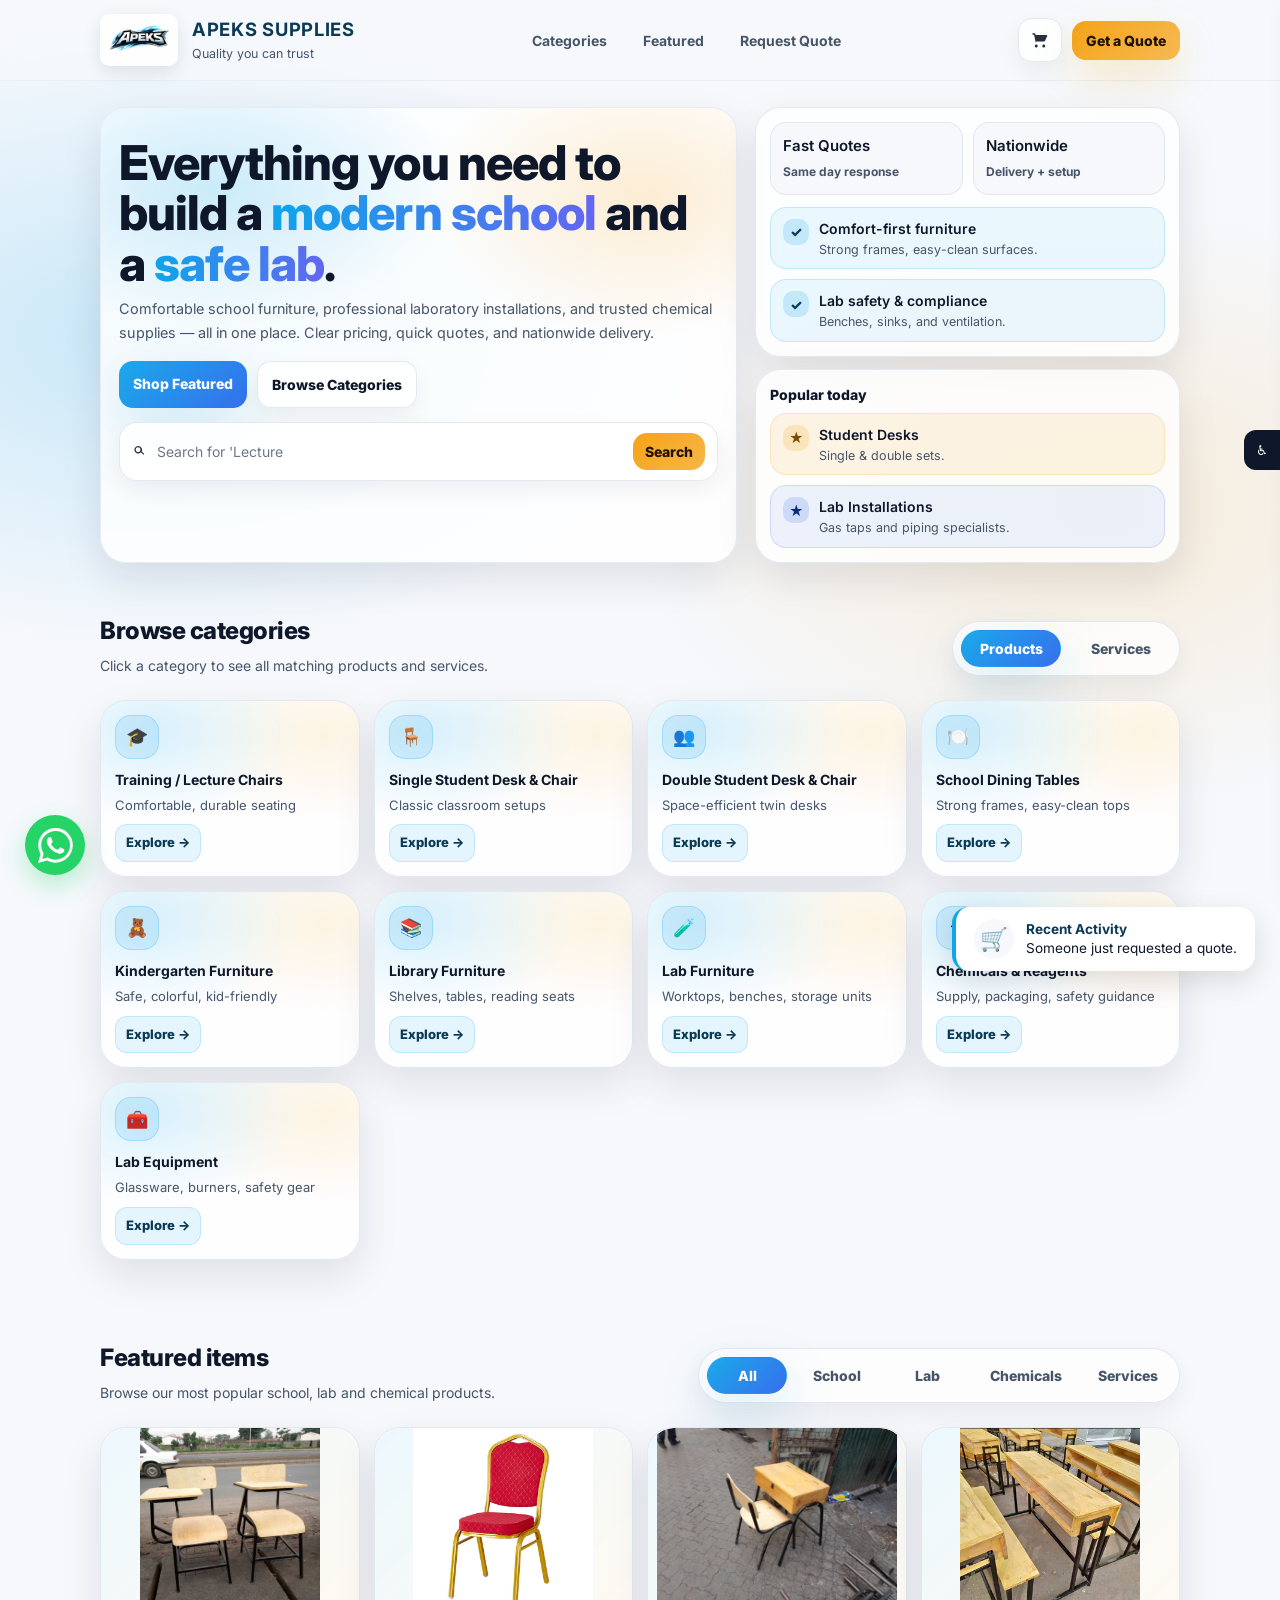
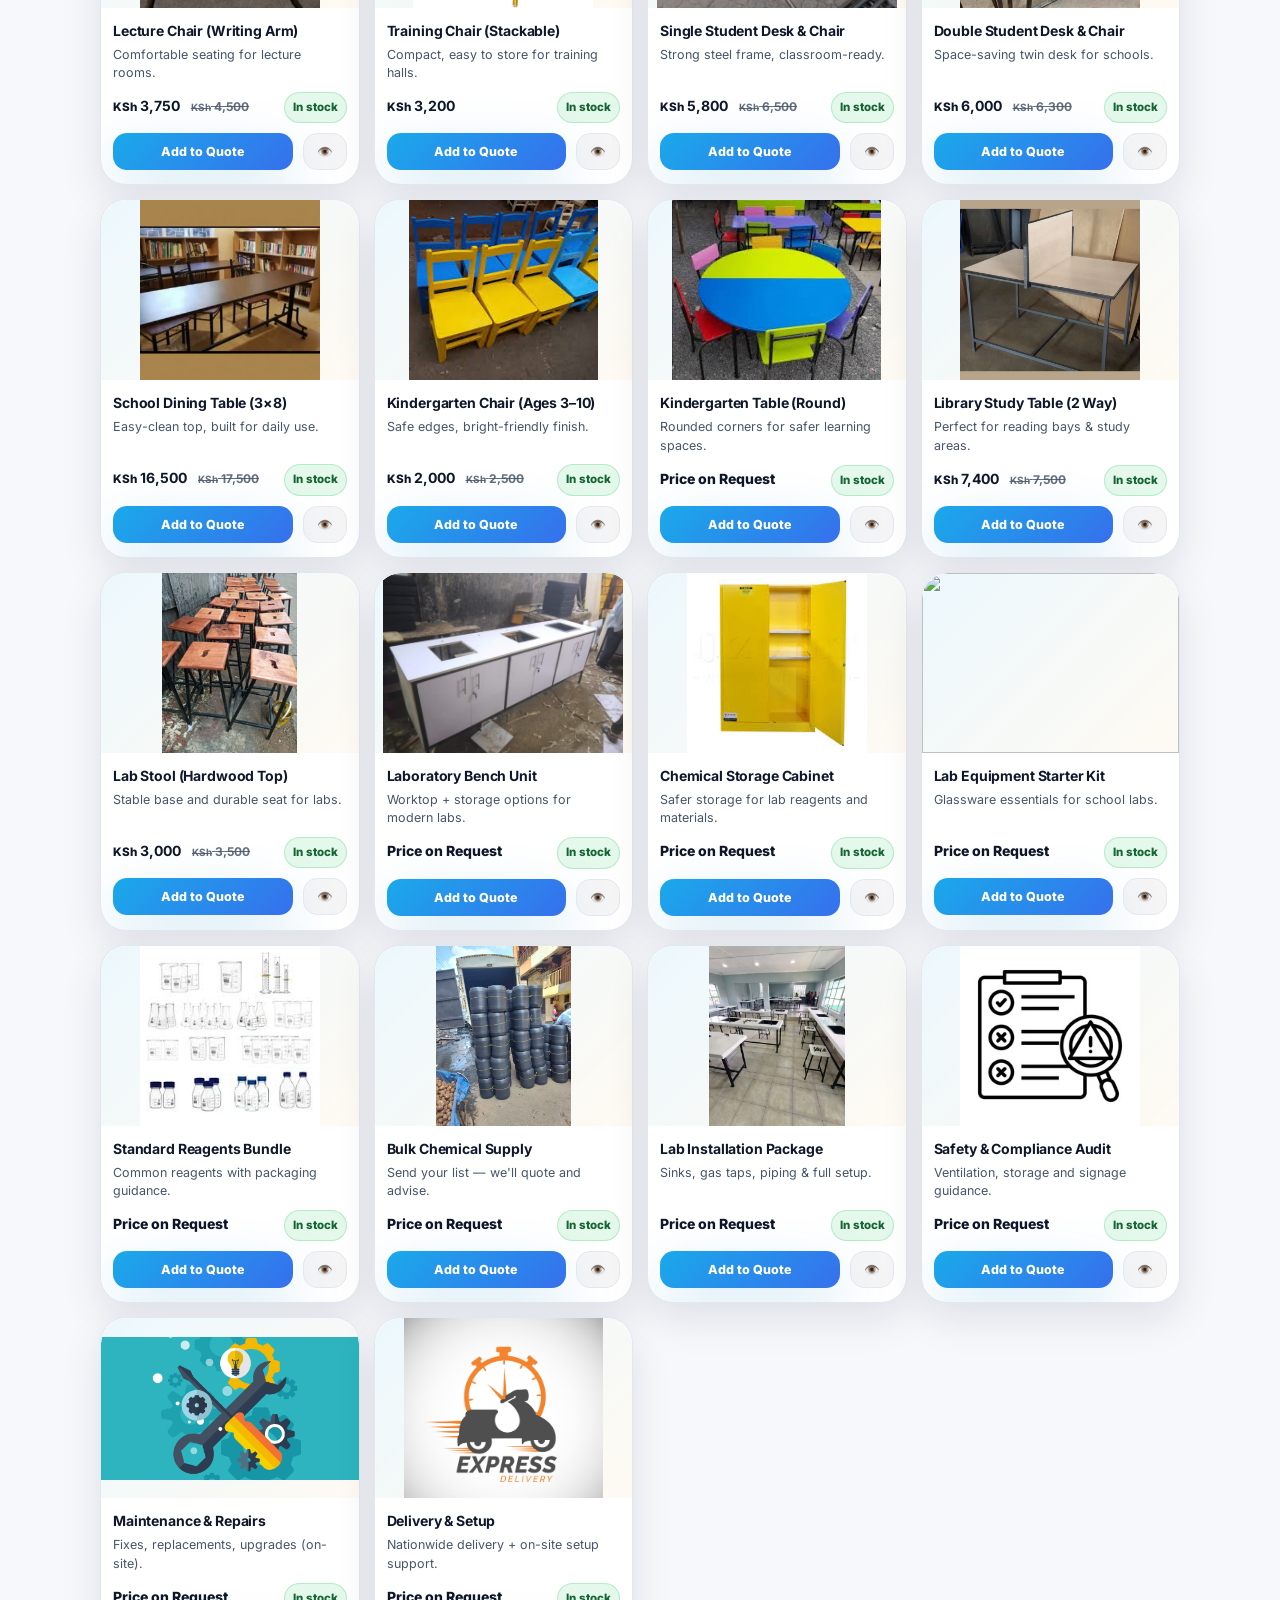
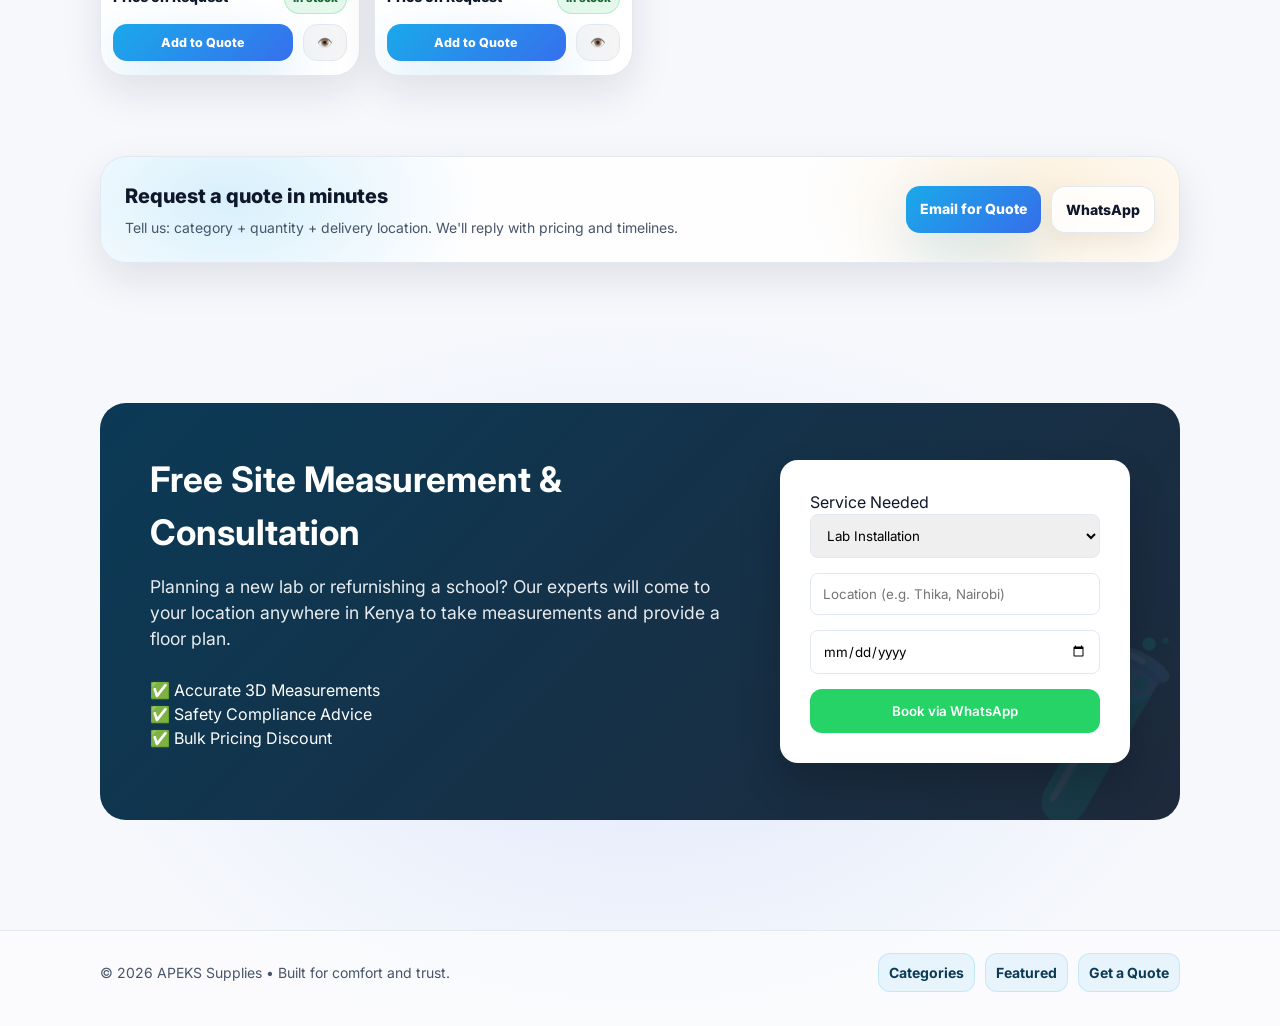
==== index.html @ ce9dad8d "initial commit" ====
<!doctype html>
<html lang="en">
<head>
  <meta charset="UTF-8" />
  <meta name="viewport" content="width=device-width, initial-scale=1.0"/>
  <meta name="description" content="School furniture, lab installations, and chemical supplies in Kenya." />
  <title>APEKS Supplies — School, Lab & Chemicals</title>
  <link rel="stylesheet" href="style.css">
  <link rel="preconnect" href="https://fonts.googleapis.com">
  <link rel="preconnect" href="https://fonts.gstatic.com" crossorigin>
  <link href="https://fonts.googleapis.com/css2?family=Inter:wght@300;400;500;600;700&display=swap" rel="stylesheet">
</head>
<body>
  <div id="scrollProgress"></div>

  <button id="accessibilityToggle" aria-label="Accessibility Options">♿</button>

 <div id="accessibilityMenu">
  <h3 style="color: #0f172a;">Accessibility Suite</h3>
  <button onclick="toggleContrast()" style="background:#1e293b; color:white;">🌓 High Contrast</button>
  <button onclick="changeTextSize(1)" style="background:#1e293b; color:white;">➕ Increase Text</button>
  <button onclick="changeTextSize(-1)" style="background:#1e293b; color:white;">➖ Decrease Text</button>
  <button onclick="toggleDyslexicFont()" style="background:#1e293b; color:white;">📖 Dyslexic Font</button>
  <button onclick="resetAccessibility()" style="background:#1e293b; color:white;">🔄 Reset</button>
</div>

  <header>
    <div class="container">
      <div class="nav">
        <a class="brand" href="index.html">
          <img src="images/products/logo.jpeg" alt="APEKS Supplies Logo" class="logo-img">
          <div class="brand-text">
            <strong>APEKS SUPPLIES</strong>
            <small>Quality you can trust</small>
          </div>
        </a>

        <button class="hamburger" id="hamburger" aria-label="Toggle menu" aria-expanded="false">
          <span></span><span></span><span></span>
        </button>

        <nav class="navlinks" id="mainNav" aria-label="Main">
          <a href="#categories">Categories</a>
          <a href="#featured">Featured</a>
          <a href="#quote">Request Quote</a>
        </nav>

        <div class="actions">
          <button class="icon-btn cart-btn" title="View Cart" aria-label="View shopping cart">
            <svg class="icon" viewBox="0 0 24 24">
              <path d="M7 18c-1.1 0-1.99.9-1.99 2S5.9 22 7 22s2-.9 2-2-.9-2-2-2zm10 0c-1.1 0-1.99.9-1.99 2S15.9 22 17 22s2-.9 2-2-.9-2-2-2zM7.2 14h9.9c.8 0 1.5-.5 1.8-1.2l2.7-6.2a1 1 0 00-.9-1.4H6.2L5.8 3.8A1 1 0 004.8 3H2v2h2.1l2.2 10.2A2 2 0 007.2 14z"/>
            </svg>
            <span class="cart-count" id="cartCount">0</span>
          </button>
          <button class="cta" data-action="whatsapp-quote">Get a Quote</button>
        </div>
      </div>
    </div>
  </header>

  <main>
    <section class="hero">
      <div class="container">
        <div class="hero-grid">
          <div class="hero-card reveal fade-left">
            <div class="hero-inner">
              <h1 class="reveal delay-2">
                Everything you need to build a <span class="grad">modern school</span> and a <span class="grad">safe lab</span>.
              </h1>
              <p class="sub reveal delay-3">
                Comfortable school furniture, professional laboratory installations, and trusted chemical supplies — all in one place. 
                Clear pricing, quick quotes, and nationwide delivery.
              </p>

                            <div class="hero-actions reveal delay-4">
                <a href="#featured" class="btn primary">Shop Featured</a>
                <a href="#categories" class="btn soft">Browse Categories</a>
              </div>

              <div class="search reveal delay-5" role="search" aria-label="Search products">
                <svg class="icon" viewBox="0 0 24 24" aria-hidden="true">
                  <path d="M10 4a6 6 0 104.47 10.03l4.25 4.25 1.41-1.41-4.25-4.25A6 6 0 0010 4zm0 2a4 4 0 110 8 4 4 0 010-8z"></path>
                </svg>
                <input id="searchInput" placeholder="Search (desk, lecture chair, lab bench...)" aria-label="Search products" />
                <button class="go" id="searchBtn">Search</button>
              </div>
            </div>
          </div>

          <div class="side">
            <div class="panel reveal fade-right delay-2">
              <div class="kpis">
                <div class="kpi">
                  <strong>Fast Quotes</strong>
                  <small>Same day response</small>
                </div>
                <div class="kpi">
                  <strong>Nationwide</strong>
                  <small>Delivery + setup</small>
                </div>
              </div>

              <div class="checklist">
                <div class="check">
                  <div class="c">✓</div>
                  <div>
                    <strong>Comfort-first furniture</strong>
                    <span>Strong frames, easy-clean surfaces.</span>
                  </div>
                </div>
                <div class="check">
                  <div class="c">✓</div>
                  <div>
                    <strong>Lab safety & compliance</strong>
                    <span>Benches, sinks, and ventilation.</span>
                  </div>
                </div>
              </div>
            </div>

            <div class="panel reveal fade-right delay-4">
              <div class="panel-title">Popular today</div>
              <div class="popular-list">
                <div class="check popular-item">
                  <div class="c">★</div>
                  <div>
                    <strong>Student Desks</strong>
                    <span>Single & double sets.</span>
                  </div>
                </div>
                <div class="check popular-item lab-highlight">
                  <div class="c">★</div>
                  <div>
                    <strong>Lab Installations</strong>
                    <span>Gas taps and piping specialists.</span>
                  </div>
                </div>
              </div>
            </div>
          </div>
        </div>
      </div>
    </section>

    <section id="categories" class="section">
      <div class="container">
        <div class="section-header">
          <div>
            <h2>Browse categories</h2>
            <p>Click a category to see all matching products and services.</p>
          </div>

          <div class="tabs" role="tablist" aria-label="Category tabs">
            <button class="tab active" data-cat-tab="products" role="tab" aria-selected="true">Products</button>
            <button class="tab" data-cat-tab="services" role="tab" aria-selected="false">Services</button>
          </div>
        </div>

        <div class="cgrid" id="categoryGrid"></div>
      </div>
    </section>

    <section id="featured" class="section">
      <div class="container">
        <div class="section-header">
          <div>
            <h2>Featured items</h2>
            <p>Browse our most popular school, lab and chemical products.</p>
          </div>

          <div class="filters" role="tablist" aria-label="Product filters">
            <button class="chip active" data-filter="all" role="tab" aria-selected="true">All</button>
            <button class="chip" data-filter="school" role="tab" aria-selected="false">School</button>
            <button class="chip" data-filter="lab" role="tab" aria-selected="false">Lab</button>
            <button class="chip" data-filter="chem" role="tab" aria-selected="false">Chemicals</button>
            <button class="chip" data-filter="services" role="tab" aria-selected="false">Services</button>
          </div>
        </div>

        <div class="pgrid" id="pgrid"></div>
      </div>
    </section>

    <section id="quote" class="section">
      <div class="container">
        <div class="band">
          <div>
            <h3>Request a quote in minutes</h3>
            <p>Tell us: category + quantity + delivery location. We'll reply with pricing and timelines.</p>
          </div>
          <div class="band-actions">
            <a class="btn primary" href="mailto:info@apekssupplies.co.ke?subject=APEKS%20Quote%20Request" 
               aria-label="Email for quote">
              Email for Quote
            </a>
            <a class="btn soft" href="https://wa.me/254757721045?text=Hello%20APEKS%2C%20I%20need%20a%20quote%20for..." 
               target="_blank" rel="noopener noreferrer" aria-label="Chat on WhatsApp">
              WhatsApp
            </a>
          </div>
        </div>
      </div>
    </section>

    <section class="section reveal">
      <div class="container">
        <div class="booking-card">
          <div class="booking-content">
            <h2>Free Site Measurement & Consultation</h2>
            <p>Planning a new lab or refurnishing a school? Our experts will come to your location anywhere in Kenya to take measurements and provide a floor plan.</p>
            <ul style="list-style: none; padding: 0; margin-bottom: 20px;">
              <li>✅ Accurate 3D Measurements</li>
              <li>✅ Safety Compliance Advice</li>
              <li>✅ Bulk Pricing Discount</li>
            </ul>
          </div>
          
          <form class="booking-form" id="siteVisitForm">
            <label>Service Needed</label>
            <select id="visitType" required>
              <option value="Lab Installation">Lab Installation</option>
              <option value="School Furniture Setup">School Furniture Setup</option>
              <option value="Chemical Supply Audit">Chemical Supply Audit</option>
            </select>
            <input type="text" id="visitLocation" placeholder="Location (e.g. Thika, Nairobi)" required>
            <input type="date" id="visitDate" required>
            <button type="submit" class="btn-whatsapp" style="border:none;">Book via WhatsApp</button>
          </form>
        </div>
      </div>
    </section>
  </main>

  <a href="https://wa.me/254757721045" class="floating-wa" target="_blank" title="Chat with us">
    <svg width="35" height="35" fill="currentColor" viewBox="0 0 24 24">
      <path d="M17.472 14.382c-.297-.149-1.758-.867-2.03-.967-.273-.099-.471-.148-.67.15-.197.297-.767.966-.94 1.164-.173.199-.347.223-.644.075-.297-.15-1.255-.463-2.39-1.475-.883-.788-1.48-1.761-1.653-2.059-.173-.297-.018-.458.13-.606.134-.133.298-.347.446-.52.149-.174.198-.298.298-.497.099-.198.05-.371-.025-.52-.075-.149-.669-1.612-.916-2.207-.242-.579-.487-.5-.669-.51-.173-.008-.371-.01-.57-.01-.198 0-.52.074-.792.372-.272.297-1.04 1.016-1.04 2.479 0 1.462 1.065 2.875 1.213 3.074.149.198 2.096 3.2 5.077 4.487.709.306 1.262.489 1.694.625.712.227 1.36.195 1.871.118.571-.085 1.758-.719 2.006-1.413.248-.694.248-1.289.173-1.413-.074-.124-.272-.198-.57-.347m-5.421 7.403h-.004a9.87 9.87 0 01-5.031-1.378l-.361-.214-3.741.982.998-3.648-.235-.374a9.86 9.86 0 01-1.51-5.26c.001-5.45 4.436-9.884 9.888-9.884 2.64 0 5.122 1.03 6.988 2.898a9.825 9.825 0 012.893 6.994c-.003 5.45-4.437 9.884-9.885 9.884m8.413-18.297A11.815 11.815 0 0012.05 0C5.495 0 .16 5.335.157 11.892c0 2.096.547 4.142 1.588 5.945L0 24l6.335-1.662c1.72.937 3.659 1.432 5.628 1.433h.005c6.554 0 11.89-5.335 11.893-11.893a11.821 11.821 0 00-3.48-8.413z"/>
    </svg>
  </a>

  <footer>
    <div class="container">
      <div class="foot">
        <div>© <span id="year"></span> APEKS Supplies • Built for comfort and trust.</div>
        <div class="foot-links">
          <a href="#categories">Categories</a>
          <a href="#featured">Featured</a>
          <a href="#quote">Get a Quote</a>
        </div>
      </div>
    </div>
  </footer>

  <div class="quickview-overlay" id="quickviewOverlay">
    <div class="quickview-content">
      <div class="quickview-close" id="quickviewClose">×</div>
      <img id="quickviewImage" src="" alt="">
    </div>
  </div>

  <script src="script.js"></script>
</body>
</html>
---- style.css ----
:root {
  /* Bright, comfortable theme */
  --bg: #f6f8fc;
  --surface: rgba(255, 255, 255, 0.82);
  --card: #ffffff;
  --text: #0f172a;
  --muted: #475569;
  --line: #e2e8f0;
  --border-radius: 18px;
  --border-radius-lg: 26px;
  --shadow: 0 16px 40px rgba(15, 23, 42, 0.1);
  --shadow-hover: 0 20px 55px rgba(2, 132, 199, 0.18);
  
  /* CRITICAL IMAGE FALLBACK */
  --image-fallback: linear-gradient(135deg, rgba(14,165,233,0.08) 0%, rgba(245,158,11,0.05) 100%), var(--surface);
  
  /* Colors */
  --primary: #0ea5e9;
  --primary-dark: #0b3a56;
  --secondary: #2563eb;
  --accent: #f59e0b;
  --success: #16a34a;
  --success-light: #166534;
  
  /* Typography */
  --font-sans: 'Inter', ui-sans-serif, system-ui, -apple-system, Segoe UI, Roboto, Helvetica, Arial, sans-serif;
  --font-mono: ui-monospace, SFMono-Regular, Menlo, Monaco, Consolas, "Liberation Mono", "Courier New", monospace;
  
  /* Layout */
  --max-width: 1120px;
  --container-padding: 20px;
}

* {
  box-sizing: border-box;
  margin: 0;
  padding: 0;
}

html {
  scroll-behavior: smooth;
  font-size: 16px;
}

body {
  font-family: var(--font-sans);
  color: var(--text);
  background:
    radial-gradient(900px 520px at 12% 8%, rgba(14, 165, 233, 0.2), transparent 60%),
    radial-gradient(820px 520px at 86% 12%, rgba(245, 158, 11, 0.14), transparent 58%),
    radial-gradient(900px 600px at 50% 92%, rgba(37, 99, 235, 0.1), transparent 62%),
    var(--bg);
  line-height: 1.5;
  overflow-x: hidden;
}

a {
  color: inherit;
  text-decoration: none;
}

button, input {
  font-family: inherit;
  cursor: pointer;
}

.container {
  width: min(var(--max-width), calc(100% - var(--container-padding) * 2));
  margin: 0 auto;
  padding: 0 var(--container-padding);
}

/* ──────────────────────────────────────────────
   Top mini strip
──────────────────────────────────────────────── */
.mini {
  background: rgba(255, 255, 255, 0.7);
  border-bottom: 1px solid var(--line);
  font-size: 0.875rem;
}

.mini .row {
  display: flex;
  justify-content: space-between;
  align-items: center;
  gap: 12px;
  padding: 10px 0;
  color: var(--muted);
  flex-wrap: wrap;
}

.mini .row strong {
  color: var(--text);
  font-weight: 600;
}

.mini .pill {
  display: inline-flex;
  align-items: center;
  gap: 8px;
  padding: 6px 10px;
  border-radius: 999px;
  background: rgba(22, 163, 74, 0.1);
  border: 1px solid rgba(22, 163, 74, 0.18);
  color: var(--success-light);
  font-weight: 700;
}

.dot {
  width: 9px;
  height: 9px;
  border-radius: 50%;
  background: var(--success);
  box-shadow: 0 0 0 6px rgba(22, 163, 74, 0.1);
}

/* ──────────────────────────────────────────────
   Header
──────────────────────────────────────────────── */
header {
  position: sticky;
  top: 0;
  z-index: 50;
  backdrop-filter: blur(10px);
  background: rgba(246, 248, 252, 0.62);
  border-bottom: 1px solid rgba(226, 232, 240, 0.65);
}

.nav {
  display: flex;
  align-items: center;
  justify-content: space-between;
  gap: 14px;
  padding: 14px 0;
}

.brand {
  display: flex;
  align-items: center;
  gap: 10px;
  text-decoration: none;
}

.mark {
  width: 42px;
  height: 42px;
  border-radius: 14px;
  background:
    radial-gradient(circle at 30% 25%, rgba(255, 255, 255, 0.8), transparent 52%),
    linear-gradient(135deg, rgba(14, 165, 233, 0.95), rgba(37, 99, 235, 0.88));
  box-shadow: 0 14px 35px rgba(2, 132, 199, 0.2);
  position: relative;
}

.mark::after {
  content: "";
  position: absolute;
  inset: 2px;
  border-radius: 12px;
  border: 1px solid rgba(255, 255, 255, 0.5);
}

.brand strong {
  display: block;
  letter-spacing: 0.6px;
  font-size: 0.875rem;
  font-weight: 700;
}

.brand small {
  display: block;
  margin-top: 2px;
  color: var(--muted);
  font-size: 0.75rem;
}

.navlinks {
  display: flex;
  gap: 16px;
  align-items: center;
  color: var(--muted);
  font-weight: 700;
  font-size: 0.875rem;
}

.navlinks a {
  padding: 8px 10px;
  border-radius: 12px;
  transition: all 0.2s ease;
}

.navlinks a:hover {
  background: rgba(14, 165, 233, 0.1);
  color: var(--primary-dark);
}

.actions {
  display: flex;
  gap: 10px;
  align-items: center;
}

.icon-btn {
  width: 44px;
  height: 44px;
  border-radius: 14px;
  border: 1px solid var(--line);
  background: rgba(255, 255, 255, 0.75);
  box-shadow: 0 10px 25px rgba(15, 23, 42, 0.06);
  transition: transform 0.18s ease;
  display: grid;
  place-items: center;
}

.icon-btn:hover {
  transform: translateY(-1px);
  background: rgba(255, 255, 255, 0.95);
}

.icon {
  width: 18px;
  height: 18px;
  fill: currentColor;
  color: #0f172a;
  opacity: 0.9;
}

.cta {
  border: none;
  background: linear-gradient(135deg, rgba(245, 158, 11, 0.95), rgba(245, 158, 11, 0.7));
  color: #1f1300;
  font-weight: 800;
  padding: 11px 14px;
  border-radius: 14px;
  box-shadow: 0 18px 40px rgba(245, 158, 11, 0.2);
  transition: transform 0.18s ease;
  white-space: nowrap;
  font-size: 0.875rem;
}

.cta:hover {
  transform: translateY(-1px);
  box-shadow: 0 20px 45px rgba(245, 158, 11, 0.25);
}

/* ──────────────────────────────────────────────
   Hero Section
──────────────────────────────────────────────── */
.hero {
  padding: 26px 0 10px;
}

.hero-grid {
  display: grid;
  grid-template-columns: 1.2fr 0.8fr;
  gap: 18px;
  align-items: stretch;
}

@media (max-width: 920px) {
  .hero-grid {
    grid-template-columns: 1fr;
  }
  .navlinks {
    display: none;
  }
}

.hero-card {
  background: var(--surface);
  border: 1px solid rgba(226, 232, 240, 0.8);
  border-radius: var(--border-radius-lg);
  box-shadow: var(--shadow);
  padding: 18px;
  position: relative;
  overflow: hidden;
}

.hero-card::before {
  content: "";
  position: absolute;
  inset: -2px;
  background:
    radial-gradient(420px 240px at 18% 18%, rgba(14, 165, 233, 0.2), transparent 58%),
    radial-gradient(360px 240px at 85% 20%, rgba(245, 158, 11, 0.18), transparent 60%);
  pointer-events: none;
}

.hero-inner {
  position: relative;
  z-index: 1;
}

.hero-badge {
  display: inline-flex;
  align-items: center;
  gap: 10px;
  padding: 9px 12px;
  border-radius: 999px;
  background: rgba(255, 255, 255, 0.7);
  border: 1px solid rgba(226, 232, 240, 0.9);
  color: var(--muted);
  font-weight: 800;
  font-size: 0.875rem;
}

.hero-badge .spark {
  width: 10px;
  height: 10px;
  border-radius: 50%;
  background: var(--primary);
  box-shadow: 0 0 0 7px rgba(14, 165, 233, 0.12);
}

h1 {
  margin: 12px 0 8px;
  font-size: clamp(1.875rem, 4.8vw, 3rem);
  line-height: 1.05;
  letter-spacing: -0.02em;
  font-weight: 800;
}

.grad {
  background: linear-gradient(90deg, var(--primary), var(--secondary));
  -webkit-background-clip: text;
  background-clip: text;
  color: transparent;
  display: inline-block;
}

.sub {
  margin: 0 0 16px;
  color: var(--muted);
  line-height: 1.65;
  max-width: 68ch;
  font-size: 0.9rem;
}

.hero-actions {
  display: flex;
  gap: 10px;
  flex-wrap: wrap;
  margin-top: 6px;
}

.btn {
  border: none;
  border-radius: 14px;
  padding: 12px 14px;
  font-weight: 800;
  font-size: 0.875rem;
  transition: transform 0.18s ease;
  cursor: pointer;
}

.btn.primary {
  background: linear-gradient(135deg, rgba(14, 165, 233, 0.95), rgba(37, 99, 235, 0.92));
  color: #fff;
  box-shadow: var(--shadow-hover);
}

.btn.primary:hover {
  transform: translateY(-1px);
  box-shadow: 0 22px 60px rgba(2, 132, 199, 0.22);
}

.btn.soft {
  background: rgba(255, 255, 255, 0.85);
  border: 1px solid rgba(226, 232, 240, 0.95);
  color: #0f172a;
  box-shadow: 0 10px 25px rgba(15, 23, 42, 0.06);
}

.btn.soft:hover {
  transform: translateY(-1px);
  background: #fff;
  box-shadow: 0 12px 28px rgba(15, 23, 42, 0.08);
}

/* Search */
.search {
  margin-top: 14px;
  display: flex;
  gap: 10px;
  align-items: center;
  background: rgba(255, 255, 255, 0.88);
  border: 1px solid rgba(226, 232, 240, 0.95);
  border-radius: 18px;
  padding: 10px 12px;
  box-shadow: 0 10px 25px rgba(15, 23, 42, 0.06);
}

.search input {
  width: 100%;
  border: none;
  outline: none;
  font-size: 0.875rem;
  background: transparent;
  color: var(--text);
  padding: 4px 0;
}

.search input::placeholder {
  color: rgba(71, 85, 105, 0.8);
}

.search .go {
  border: none;
  background: linear-gradient(135deg, rgba(245, 158, 11, 0.95), rgba(245, 158, 11, 0.75));
  color: #1f1300;
  font-weight: 800;
  padding: 10px 12px;
  border-radius: 14px;
  white-space: nowrap;
  font-size: 0.875rem;
  transition: transform 0.18s ease;
}

.search .go:hover {
  transform: translateY(-1px);
}

/* Trust / highlights panel */
.side {
  display: grid;
  gap: 12px;
}

.panel {
  background: rgba(255, 255, 255, 0.8);
  border: 1px solid rgba(226, 232, 240, 0.9);
  border-radius: var(--border-radius-lg);
  box-shadow: var(--shadow);
  padding: 14px;
}

.panel-title {
  font-weight: 800;
  margin-bottom: 8px;
  font-size: 0.875rem;
  color: var(--text);
}

.kpis {
  display: grid;
  grid-template-columns: 1fr 1fr;
  gap: 10px;
  margin-bottom: 12px;
}

.kpi {
  background: rgba(246, 248, 252, 0.9);
  border: 1px solid rgba(226, 232, 240, 0.95);
  border-radius: 16px;
  padding: 12px;
}

.kpi strong {
  display: block;
  font-size: 0.9375rem;
  font-weight: 600;
}

.kpi small {
  color: var(--muted);
  font-weight: 700;
  font-size: 0.75rem;
}

.checklist, .popular-list {
  display: grid;
  gap: 10px;
}

.check {
  display: flex;
  gap: 10px;
  align-items: flex-start;
  background: rgba(14, 165, 233, 0.08);
  border: 1px solid rgba(14, 165, 233, 0.18);
  padding: 10px 12px;
  border-radius: 16px;
  transition: all 0.2s ease;
}

.check:hover {
  transform: translateX(2px);
  border-color: rgba(14, 165, 233, 0.3);
}

.popular-item {
  background: rgba(245, 158, 11, 0.1);
  border-color: rgba(245, 158, 11, 0.18);
}

.lab-highlight {
  background: rgba(37, 99, 235, 0.08);
  border-color: rgba(37, 99, 235, 0.16);
}

.check .c {
  width: 26px;
  height: 26px;
  border-radius: 10px;
  background: rgba(14, 165, 233, 0.18);
  display: grid;
  place-items: center;
  font-weight: 800;
  color: var(--primary-dark);
  flex: 0 0 auto;
  margin-top: 1px;
  font-size: 0.875rem;
}

.popular-item .c {
  background: rgba(245, 158, 11, 0.18);
  color: #7a4a00;
}

.lab-highlight .c {
  background: rgba(37, 99, 235, 0.16);
  color: #0b2c7a;
}

.check strong {
  display: block;
  font-size: 0.875rem;
  font-weight: 600;
}

.check span {
  display: block;
  margin-top: 2px;
  color: var(--muted);
  font-size: 0.78125rem;
  line-height: 1.4;
}

/* ──────────────────────────────────────────────
   General sections
──────────────────────────────────────────────── */
.section {
  padding: 40px 0;
}

.section-header {
  display: flex;
  align-items: flex-end;
  justify-content: space-between;
  gap: 14px;
  flex-wrap: wrap;
  margin-bottom: 24px;
}

.section-header h2 {
  margin: 0;
  font-size: 1.5rem;
  letter-spacing: -0.02em;
  font-weight: 800;
}

.section-header p {
  margin: 6px 0 0;
  color: var(--muted);
  font-size: 0.875rem;
  line-height: 1.5;
  max-width: 72ch;
}

/* Tabs */
.tabs {
  display: flex;
  gap: 10px;
  flex-wrap: wrap;
  background: rgba(255, 255, 255, 0.75);
  border: 1px solid rgba(226, 232, 240, 0.95);
  padding: 8px;
  border-radius: 999px;
  box-shadow: 0 10px 25px rgba(15, 23, 42, 0.06);
  margin-left: auto;
}

.tab {
  border: 1px solid transparent;
  background: transparent;
  color: var(--muted);
  padding: 9px 12px;
  border-radius: 999px;
  cursor: pointer;
  font-weight: 800;
  transition: all 0.18s ease;
  font-size: 0.875rem;
  min-width: 100px;
}

.tab:hover {
  background: rgba(14, 165, 233, 0.1);
  color: var(--primary-dark);
}

.tab.active {
  background: linear-gradient(135deg, rgba(14, 165, 233, 0.95), rgba(37, 99, 235, 0.92));
  color: white;
  box-shadow: var(--shadow-hover);
}

/* Category grid */
.cgrid {
  display: grid;
  grid-template-columns: repeat(4, 1fr);
  gap: 14px;
}

@media (max-width: 980px) {
  .cgrid { grid-template-columns: repeat(2, 1fr); }
}

@media (max-width: 520px) {
  .cgrid { grid-template-columns: 1fr; }
}

.ccard {
  background: rgba(255, 255, 255, 0.85);
  border: 1px solid rgba(226, 232, 240, 0.95);
  border-radius: var(--border-radius-lg);
  box-shadow: var(--shadow);
  padding: 14px;
  transition: all 0.2s ease;
  position: relative;
  overflow: hidden;
  cursor: pointer;
}

.ccard::before {
  content: "";
  position: absolute;
  inset: -2px;
  background:
    radial-gradient(240px 150px at 20% 18%, rgba(14, 165, 233, 0.16), transparent 62%),
    radial-gradient(240px 150px at 86% 20%, rgba(245, 158, 11, 0.12), transparent 60%);
  pointer-events: none;
  opacity: 0.95;
}

.ccard:hover {
  transform: translateY(-3px);
  border-color: rgba(14, 165, 233, 0.35);
  box-shadow: 0 20px 45px rgba(15, 23, 42, 0.12);
}

.ccard .inner {
  position: relative;
  z-index: 1;
}

.cicon {
  width: 44px;
  height: 44px;
  border-radius: 16px;
  display: grid;
  place-items: center;
  background: rgba(14, 165, 233, 0.12);
  border: 1px solid rgba(14, 165, 233, 0.22);
  font-size: 1.125rem;
  margin-bottom: 10px;
  font-weight: bold;
}

.ccard h3 {
  margin: 0 0 6px;
  font-size: 0.875rem;
  font-weight: 700;
}

.ccard p {
  margin: 0;
  color: var(--muted);
  font-size: 0.8125rem;
  line-height: 1.45;
}

.clink {
  display: inline-flex;
  align-items: center;
  gap: 8px;
  margin-top: 10px;
  font-weight: 800;
  color: var(--primary-dark);
  padding: 8px 10px;
  border-radius: 12px;
  background: rgba(14, 165, 233, 0.1);
  border: 1px solid rgba(14, 165, 233, 0.18);
  text-decoration: none;
  transition: all 0.2s ease;
  font-size: 0.8125rem;
}

.clink:hover {
  background: rgba(14, 165, 233, 0.15);
  transform: translateX(2px);
}

/* Product filters */
.filters {
  display: flex;
  gap: 10px;
  flex-wrap: wrap;
  background: rgba(255, 255, 255, 0.75);
  border: 1px solid rgba(226, 232, 240, 0.95);
  padding: 8px;
  border-radius: 999px;
  box-shadow: 0 10px 25px rgba(15, 23, 42, 0.06);
  margin-left: auto;
}

.chip {
  border: 1px solid transparent;
  background: transparent;
  color: var(--muted);
  padding: 9px 12px;
  border-radius: 999px;
  cursor: pointer;
  font-weight: 800;
  transition: all 0.18s ease;
  font-size: 0.875rem;
  min-width: 80px;
}

.chip:hover {
  background: rgba(14, 165, 233, 0.1);
  color: var(--primary-dark);
}

.chip.active {
  background: linear-gradient(135deg, rgba(14, 165, 233, 0.95), rgba(37, 99, 235, 0.92));
  color: white;
  box-shadow: var(--shadow-hover);
}

/* ──────────────────────────────────────────────
   PRODUCT CARDS – FIXED IMAGE DISPLAY
──────────────────────────────────────────────── */
.pgrid {
  display: grid;
  grid-template-columns: repeat(4, 1fr);
  gap: 14px;
  margin-top: 14px;
}

@media (max-width: 980px) { .pgrid { grid-template-columns: repeat(3, 1fr); } }
@media (max-width: 720px)  { .pgrid { grid-template-columns: repeat(2, 1fr); } }
@media (max-width: 460px)  { .pgrid { grid-template-columns: 1fr; } }

.pcard {
  background: var(--card);
  border: 1px solid var(--line);
  border-radius: var(--border-radius-lg);
  overflow: hidden;
  box-shadow: var(--shadow);
  transition: all 0.22s ease;
  position: relative;
}

.pcard:hover {
  transform: translateY(-4px);
  border-color: rgba(14, 165, 233, 0.4);
  box-shadow: 0 22px 50px rgba(15, 23, 42, 0.12);
}

/* Image container – improved sizing & centering */
.pimg {
  height: 180px;                    /* increased from 150px */
  position: relative;
  overflow: hidden;
  background: var(--image-fallback);
  border-radius: var(--border-radius-lg) var(--border-radius-lg) 0 0;
  display: flex;
  align-items: center;
  justify-content: center;
}

.pimg img {
  width: 100%;
  height: 100%;
  object-fit: contain;              /* ← Changed from cover to contain – main fix */
  object-position: center;
  display: block;
  transition: transform 0.4s ease;
  border-radius: inherit;
}

/* Hover zoom (still subtle) */
.pcard:hover .pimg img {
  transform: scale(1.03);
}

/* Fallback when image fails to load */
.img-fallback {
  text-align: center;
  padding: 8px 12px;
  font-size: 0.8125rem;
  font-weight: 600;
  color: var(--muted);
  line-height: 1.4;
  max-width: 85%;
}

/* Badge row on top of image */
.badge-row {
  position: absolute;
  top: 10px;
  left: 10px;
  right: 10px;
  display: flex;
  justify-content: space-between;
  gap: 10px;
  z-index: 10;
  pointer-events: none;
}

/* Hide legacy placeholders */
.ph, .pimg::after {
  display: none !important;
}

/* Data saver & accessibility */
@media (prefers-reduced-data: reduce) {
  .pimg img {
    filter: blur(0.3px);
  }
}

@media (prefers-reduced-motion: reduce) {
  .pcard:hover .pimg img,
  .pimg img {
    transform: none !important;
    transition: none !important;
  }
}

/* ──────────────────────────────────────────────
   Product card body & actions
──────────────────────────────────────────────── */
.pbody {
  padding: 12px 12px 14px;
}

.ptitle {
  margin: 2px 0 6px;
  font-size: 0.875rem;
  letter-spacing: -0.01em;
  font-weight: 700;
  line-height: 1.3;
}

.pdesc {
  margin: 0 0 10px;
  color: var(--muted);
  font-size: 0.78125rem;
  line-height: 1.45;
  min-height: 36px;
  display: -webkit-box;
  -webkit-line-clamp: 2;
  -webkit-box-orient: vertical;
  overflow: hidden;
}

.price-row {
  display: flex;
  align-items: baseline;
  justify-content: space-between;
  gap: 10px;
  margin-bottom: 10px;
}

.price {
  font-weight: 800;
  font-size: 0.875rem;
  color: var(--text);
}

.old {
  color: rgba(71, 85, 105, 0.85);
  text-decoration: line-through;
  font-weight: 700;
  font-size: 0.75rem;
  margin-left: 8px;
}

.stock {
  font-size: 0.71875rem;
  font-weight: 800;
  color: var(--success-light);
  background: rgba(34, 197, 94, 0.12);
  border: 1px solid rgba(34, 197, 94, 0.25);
  padding: 6px 8px;
  border-radius: 999px;
  white-space: nowrap;
}

.pactions {
  display: flex;
  gap: 10px;
}

.pbtn {
  border: none;
  border-radius: 14px;
  padding: 10px 12px;
  font-weight: 800;
  font-size: 0.78125rem;
  transition: all 0.18s ease;
  cursor: pointer;
}

.pbtn.primary {
  flex: 1;
  background: linear-gradient(135deg, rgba(14, 165, 233, 0.95), rgba(37, 99, 235, 0.92));
  color: #fff;
  box-shadow: var(--shadow-hover);
}

.pbtn.primary:hover {
  transform: translateY(-1px);
  box-shadow: 0 22px 60px rgba(2, 132, 199, 0.22);
}

.pbtn.ghost {
  width: 44px;
  background: rgba(15, 23, 42, 0.04);
  border: 1px solid var(--line);
  color: #0f172a;
  display: grid;
  place-items: center;
}

.pbtn.ghost:hover {
  background: rgba(14, 165, 233, 0.1);
  border-color: rgba(14, 165, 233, 0.25);
  color: var(--primary);
}

/* Quote band */
.band {
  background: rgba(255, 255, 255, 0.82);
  border: 1px solid rgba(226, 232, 240, 0.95);
  border-radius: var(--border-radius-lg);
  box-shadow: var(--shadow);
  padding: 24px;
  display: flex;
  justify-content: space-between;
  align-items: center;
  gap: 12px;
  flex-wrap: wrap;
  position: relative;
  overflow: hidden;
}

.band::before {
  content: "";
  position: absolute;
  inset: -2px;
  background:
    radial-gradient(420px 240px at 12% 40%, rgba(14, 165, 233, 0.16), transparent 60%),
    radial-gradient(420px 240px at 88% 40%, rgba(245, 158, 11, 0.14), transparent 60%);
  pointer-events: none;
}

.band > * {
  position: relative;
  z-index: 1;
}

.band h3 {
  margin: 0;
  font-size: 1.25rem;
  font-weight: 800;
}

.band p {
  margin: 6px 0 0;
  color: var(--muted);
  font-size: 0.875rem;
  line-height: 1.5;
  max-width: 70ch;
}

.band-actions {
  display: flex;
  gap: 10px;
  flex-wrap: wrap;
}

/* Footer */
footer {
  border-top: 1px solid rgba(226, 232, 240, 0.95);
  padding: 22px 0 34px;
  color: var(--muted);
  font-size: 0.875rem;
  margin-top: 10px;
  background: rgba(255, 255, 255, 0.55);
}

.foot {
  display: flex;
  justify-content: space-between;
  gap: 12px;
  flex-wrap: wrap;
  align-items: center;
}

.foot-links {
  display: flex;
  gap: 10px;
  flex-wrap: wrap;
}

.foot a {
  color: var(--primary-dark);
  font-weight: 700;
  padding: 8px 10px;
  border-radius: 12px;
  background: rgba(14, 165, 233, 0.08);
  border: 1px solid rgba(14, 165, 233, 0.16);
  text-decoration: none;
  transition: all 0.2s ease;
  font-size: 0.875rem;
}

.foot a:hover {
  background: rgba(14, 165, 233, 0.12);
  transform: translateY(-1px);
}

/* Accessibility & animations */
.visually-hidden {
  position: absolute;
  width: 1px;
  height: 1px;
  padding: 0;
  margin: -1px;
  overflow: hidden;
  clip: rect(0, 0, 0, 0);
  white-space: nowrap;
  border: 0;
}

@keyframes pulse {
  0% { opacity: 0.6; }
  50% { opacity: 1; }
  100% { opacity: 0.6; }
}

.skeleton {
  animation: pulse 1.5s infinite ease-in-out;
  border-radius: 8px;
  background: rgba(226, 232, 240, 0.3);
}

@keyframes fadeInOut {
  0% { opacity: 0; transform: translateY(20px); }
  10% { opacity: 1; transform: translateY(0); }
  90% { opacity: 1; transform: translateY(0); }
  100% { opacity: 0; transform: translateY(-20px); }
}

/* Quick view / image popup */
.quickview-overlay {
  position: fixed;
  inset: 0;
  background: rgba(0, 0, 0, 0.85);
  display: none;
  align-items: center;
  justify-content: center;
  z-index: 9999;
  cursor: pointer;
  backdrop-filter: blur(4px);
}

.quickview-overlay.active {
  display: flex;
}

.quickview-content {
  position: relative;
  max-width: 90vw;
  max-height: 90vh;
  pointer-events: none; /* so clicks go through to overlay to close */
}

.quickview-content img {
  max-width: 100%;
  max-height: 85vh;
  object-fit: contain;
  border-radius: 12px;
  box-shadow: 0 25px 50px -12px rgba(0, 0, 0, 0.6);
  pointer-events: auto; /* image itself can still be interacted with if needed */
}

.quickview-close {
  position: absolute;
  top: -40px;
  right: -40px;
  background: rgba(255,255,255,0.15);
  color: white;
  width: 36px;
  height: 36px;
  border-radius: 50%;
  display: flex;
  align-items: center;
  justify-content: center;
  font-size: 1.4rem;
  cursor: pointer;
  pointer-events: auto;
  backdrop-filter: blur(4px);
}

.quickview-close:hover {
  background: rgba(255,255,255,0.3);
}

/* Hamburger */
.hamburger {
  display: none;
  flex-direction: column;
  gap: 5px;
  background: none;
  border: none;
  cursor: pointer;
  padding: 10px;
}

.hamburger span {
  width: 28px;
  height: 3px;
  background: var(--text);
  border-radius: 2px;
  transition: all 0.3s;
}

@media (max-width: 920px) {
  .hamburger { display: flex; }
  .navlinks {
    display: none;
    position: absolute;
    top: 100%;
    left: 0;
    right: 0;
    background: white;
    flex-direction: column;
    padding: 20px;
    border-top: 1px solid var(--line);
    box-shadow: 0 8px 16px rgba(0,0,0,0.1);
  }
  .navlinks.active { display: flex; }
  .navlinks a { padding: 14px; font-size: 1.1rem; }
}

/* Cart count badge */
.cart-btn {
  position: relative;
}
.cart-count {
  position: absolute;
  top: -6px;
  right: -6px;
  background: var(--primary);
  color: white;
  font-size: 0.68rem;
  font-weight: 700;
  width: 18px;
  height: 18px;
  border-radius: 50%;
  display: none;
  align-items: center;
  justify-content: center;
}

/* Breadcrumbs */
.breadcrumbs {
  font-size: 0.875rem;
  color: var(--muted);
  margin-bottom: 12px;
}
.breadcrumbs a {
  color: var(--primary);
  text-decoration: none;
}
.breadcrumbs span {
  margin: 0 6px;
  color: var(--muted);
}

/* Back button */
.back-btn {
  display: inline-flex;
  align-items: center;
  gap: 8px;
  color: var(--primary-dark);
  font-weight: 700;
  margin: 12px 0 20px;
  padding: 8px 12px;
  border-radius: 12px;
  background: rgba(14,165,233,0.08);
  border: 1px solid rgba(14,165,233,0.18);
  transition: all 0.2s;
}
.back-btn:hover {
  background: rgba(14,165,233,0.15);
}

/* Product detail (simple) */
.product-detail-grid {
  display: grid;
  grid-template-columns: 1fr 1fr;
  gap: 40px;
  align-items: start;
}
.prod-image img {
  width: 100%;
  border-radius: 16px;
  box-shadow: var(--shadow);
}
.prod-info h1 { margin-bottom: 16px; }
.price-big {
  font-size: 1.8rem;
  font-weight: 800;
  color: var(--primary-dark);
}
.large { padding: 14px 24px; font-size: 1.05rem; }

@media (max-width: 850px) {
  .product-detail-grid { grid-template-columns: 1fr; }
}

/* ──────────────────────────────────────────────
   SMART CART DRAWER STYLES
   Add this to the bottom of style.css
   ────────────────────────────────────────────── */
.cart-overlay {
    position: fixed;
    top: 0; left: 0; width: 100%; height: 100%;
    background: rgba(0,0,0,0.5);
    z-index: 998;
    opacity: 0;
    visibility: hidden;
    transition: all 0.3s ease;
}
.cart-overlay.open {
    opacity: 1;
    visibility: visible;
}

.cart-drawer {
    position: fixed;
    top: 0; right: -400px;
    width: 380px;
    height: 100%;
    background: #fff;
    z-index: 999;
    box-shadow: -5px 0 25px rgba(0,0,0,0.15);
    transition: right 0.4s cubic-bezier(0.16, 1, 0.3, 1);
    display: flex;
    flex-direction: column;
    max-width: 85vw; /* Prevents overflow on mobile */
}

.cart-drawer.open {
    right: 0;
}

.cart-header {
    padding: 20px;
    border-bottom: 1px solid var(--line);
    display: flex;
    justify-content: space-between;
    align-items: center;
    background: var(--bg);
}

.cart-header h3 { margin: 0; font-size: 1.2rem; }
.close-cart { background: none; border: none; font-size: 1.5rem; cursor: pointer; color: var(--muted); }

.cart-items {
    flex: 1;
    overflow-y: auto;
    padding: 20px;
}

.cart-item {
    display: flex;
    gap: 15px;
    margin-bottom: 20px;
    border-bottom: 1px solid var(--line);
    padding-bottom: 15px;
}

.cart-item img {
    width: 60px; height: 60px;
    object-fit: cover;
    border-radius: 8px;
    background: var(--bg);
}

.cart-item-details { flex: 1; }
.cart-item-title { font-weight: 600; font-size: 0.95rem; display: block; margin-bottom: 4px; }
.cart-item-price { color: var(--muted); font-size: 0.9rem; }
.cart-remove {
    background: none; border: none;
    color: #ef4444; font-size: 0.8rem;
    cursor: pointer; padding: 0; margin-top: 5px;
    text-decoration: underline;
}

.cart-footer {
    padding: 20px;
    border-top: 1px solid var(--line);
    background: var(--bg);
}

.cart-total {
    display: flex; justify-content: space-between;
    font-weight: 700; font-size: 1.1rem;
    margin-bottom: 15px;
}

.btn-whatsapp {
    background: #25D366; color: white;
    width: 100%; padding: 14px;
    border-radius: 12px;
    text-align: center; font-weight: 600;
    text-decoration: none; display: block;
    border: none; cursor: pointer;
    transition: transform 0.2s;
}
.btn-whatsapp:hover { background: #1ebc57; transform: translateY(-2px); }

/* Empty state */
.empty-cart-msg {
    text-align: center; color: var(--muted);
    margin-top: 40px;
}

/* --- Floating WhatsApp Bubble --- */
.floating-wa {
    position: fixed;
    bottom: 25px;
    left: 25px;
    background: #25D366;
    color: white;
    width: 60px;
    height: 60px;
    border-radius: 50%;
    display: flex;
    align-items: center;
    justify-content: center;
    font-size: 30px;
    box-shadow: 0 10px 25px rgba(37, 211, 102, 0.3);
    text-decoration: none;
    z-index: 1000;
    transition: transform 0.3s cubic-bezier(0.175, 0.885, 0.32, 1.275);
}
.floating-wa:hover {
    transform: scale(1.1) rotate(5deg);
}

/* --- Trust steps section --- */
.trust-steps {
    display: grid;
    grid-template-columns: repeat(auto-fit, minmax(200px, 1fr));
    gap: 20px;
    margin: 40px 0;
    padding: 30px;
    background: var(--surface);
    border-radius: var(--border-radius);
    border: 1px solid var(--line);
}
.step {
    text-align: center;
}
.step-icon {
    font-size: 2rem;
    margin-bottom: 10px;
    display: block;
}
.step h4 { margin-bottom: 5px; color: var(--primary-dark); }
.step p { font-size: 0.85rem; color: var(--muted); }

/* --- Skeleton Loading Animation for images --- */
@keyframes skeleton-loading {
    0% { background-color: #f0f0f0; }
    100% { background-color: #e0e0e0; }
}
.img-loading {
    animation: skeleton-loading 1s linear infinite alternate;
}

/* --- Scroll Reveal Animation --- */
.reveal {
  opacity: 0;
  transform: translateY(30px);
  transition: all 0.8s ease-out;
}
.reveal.active {
  opacity: 1;
  transform: translateY(0);
}

/* --- Booking Section --- */
.booking-card {
  background: linear-gradient(135deg, var(--primary-dark) 0%, #1e293b 100%);
  color: white;
  border-radius: var(--border-radius-lg);
  padding: 50px;
  display: flex;
  align-items: center;
  gap: 40px;
  margin: 60px 0;
  position: relative;
  overflow: hidden;
}
.booking-card::after {
  content: '🧪';
  position: absolute;
  right: -20px; bottom: -20px;
  font-size: 150px; opacity: 0.1;
  transform: rotate(-15deg);
}
.booking-content { flex: 1; z-index: 1; }
.booking-content h2 { font-size: 2.2rem; margin-bottom: 15px; color: #fff; }
.booking-content p { opacity: 0.9; margin-bottom: 25px; font-size: 1.1rem; }

.booking-form {
  background: white;
  padding: 30px;
  border-radius: var(--border-radius);
  width: 350px;
  color: var(--text);
  box-shadow: 0 20px 40px rgba(0,0,0,0.2);
  z-index: 1;
}
.booking-form input, .booking-form select {
  width: 100%;
  padding: 12px;
  margin-bottom: 15px;
  border: 1px solid var(--line);
  border-radius: 8px;
  font-family: inherit;
}

@media (max-width: 768px) {
  .booking-card { flex-direction: column; padding: 30px; text-align: center; }
  .booking-form { width: 100%; }
}

/* --- Entrance Animations --- */
.reveal {
  opacity: 0;
  transition: all 1s cubic-bezier(0.2, 1, 0.3, 1);
}

.fade-left { transform: translateX(-30px); }
.fade-right { transform: translateX(30px); }

/* The 'active' class is added by JavaScript when the page loads */
.reveal.active {
  opacity: 1;
  transform: translateX(0) translateY(0);
}

/* Staggered Delays */
.delay-1 { transition-delay: 0.1s; }
.delay-2 { transition-delay: 0.25s; }
.delay-3 { transition-delay: 0.4s; }
.delay-4 { transition-delay: 0.55s; }
.delay-5 { transition-delay: 0.7s; }

/* Special Gradient Text Effect */
.grad {
  background: linear-gradient(90deg, var(--primary), #6366f1);
  -webkit-background-clip: text;
  -webkit-text-fill-color: transparent;
  font-weight: 800;
}

/* Floating Sparkle Animation for the Badge */
@keyframes spark-glow {
  0% { opacity: 0.5; transform: scale(1); }
  50% { opacity: 1; transform: scale(1.2); }
  100% { opacity: 0.5; transform: scale(1); }
}
.spark {
  display: inline-block;
  width: 8px; height: 8px;
  background: var(--accent);
  border-radius: 50%;
  margin-right: 8px;
  animation: spark-glow 2s infinite;
}

/* --- Activity Notification --- */
.activity-toast {
    position: fixed;
    bottom: 25px;
    right: 25px;
    background: white;
    padding: 12px 18px;
    border-radius: 16px;
    box-shadow: 0 10px 30px rgba(0,0,0,0.12);
    display: flex;
    align-items: center;
    gap: 12px;
    z-index: 2000;
    transform: translateY(150%);
    transition: transform 0.6s cubic-bezier(0.175, 0.885, 0.32, 1.275);
    border-left: 4px solid var(--primary);
    max-width: 320px;
}

.activity-toast.show {
    transform: translateY(0);
}

.toast-icon {
    font-size: 1.4rem;
    background: var(--bg);
    width: 40px;
    height: 40px;
    display: flex;
    align-items: center;
    justify-content: center;
    border-radius: 50%;
}

.toast-content {
    font-size: 0.85rem;
    line-height: 1.4;
    color: var(--text);
}

.toast-content strong {
    display: block;
    color: var(--primary-dark);
}

/* Hide on mobile if it blocks content */
@media (max-width: 600px) {
    .activity-toast {
        bottom: 90px; /* Moves it above the floating WA button */
        right: 15px;
        left: 15px;
        max-width: none;
    }
}

/* --- Accessibility Suite --- */
#accessibilityToggle {
    position: fixed;
    top: 50%;
    right: 0;
    transform: translateY(-50%);
    background: var(--primary-dark);
    color: white;
    border: none;
    padding: 12px;
    border-radius: 12px 0 0 12px;
    cursor: pointer;
    z-index: 10001;
}

#accessibilityMenu {
    position: fixed;
    top: 50%;
    right: -300px;
    transform: translateY(-50%);
    width: 250px;
    background: white;
    box-shadow: var(--shadow);
    padding: 20px;
    border-radius: 20px 0 0 20px;
    transition: 0.3s ease;
    z-index: 10000;
}

#accessibilityMenu.open { right: 0; }
#accessibilityMenu h3 { font-size: 1rem; margin-bottom: 15px; }
#accessibilityMenu button {
    width: 100%;
    padding: 10px;
    margin-bottom: 10px;
    border: 1px solid var(--line);
    border-radius: 8px;
    cursor: pointer;
    background: var(--bg);
}

/* --- High Contrast Mode --- */
/* --- Balanced High Contrast Mode --- */
body.high-contrast {
    background-color: #000000 !important;
    color: #ffffff !important;
    background-image: none !important;
}

/* Force all text to be highly visible */
body.high-contrast *:not(.btn) {
    color: #ffffff !important;
    border-color: #555555 !important;
}

/* Specific highlight for primary actions and headings */
body.high-contrast h1, 
body.high-contrast h2, 
body.high-contrast h3, 
body.high-contrast .grad,
body.high-contrast strong {
    color: #ffff00 !important; /* Bright Yellow for emphasis */
}

/* Fix for Cards and Panels */
body.high-contrast .card, 
body.high-contrast .panel, 
body.high-contrast .hero-card,
body.high-contrast .pbody {
    background: #121212 !important;
    border: 2px solid #ffff00 !important;
    box-shadow: none !important;
}

/* Fix for Buttons - Very important for functionality */
body.high-contrast .btn.primary, 
body.high-contrast .pbtn.primary {
    background: #ffff00 !important;
    color: #000000 !important;
    font-weight: 900 !important;
    border: none !important;
}

body.high-contrast .btn.soft, 
body.high-contrast .btn.ghost {
    background: transparent !important;
    border: 2px solid #ffffff !important;
    color: #ffffff !important;
}

/* Search Bar & Inputs Fix */
body.high-contrast input, 
body.high-contrast select, 
body.high-contrast textarea {
    background: #000000 !important;
    border: 2px solid #ffffff !important;
    color: #ffffff !important;
}

/* Badge & KPIs */
body.high-contrast .hero-badge, 
body.high-contrast .kpi {
    background: #1a1a1a !important;
    border: 1px dashed #ffff00 !important;
}

/* --- Dyslexic Font --- */
@font-face {
    font-family: 'OpenDyslexic';
    src: url('https://antijingoist.github.io/opendyslexic/fonts/OpenDyslexic-Regular.otf');
}
body.dyslexic { font-family: 'OpenDyslexic', sans-serif !important; }

/* --- Reading Progress Bar --- */


/* Logo styling */
.brand {
  display: flex;
  align-items: center;
  gap: 14px;
  text-decoration: none;
}

.logo-img {
  height: 52px;
  width: auto;
  object-fit: contain;
  border-radius: 10px;
  box-shadow: 0 6px 18px rgba(0,0,0,0.1);
}

.brand-text {
  display: flex;
  flex-direction: column;
}

.brand strong {
  font-size: 1.15rem;
  letter-spacing: 0.7px;
  color: var(--primary-dark);
}

.brand small {
  font-size: 0.78rem;
  color: var(--muted);
  margin-top: 1px;
}

/* Remove all badges from cards */
.badge-row,
.tag,
.off {
  display: none !important;
}

/* Slower & smoother reveal */
.reveal {
  opacity: 0;
  transform: translateY(40px);
  transition: all 1.1s cubic-bezier(0.22, 1, 0.36, 1);
}

.reveal.active {
  opacity: 1;
  transform: translateY(0);
}

.delay-1 { transition-delay: 0.25s; }
.delay-2 { transition-delay: 0.5s; }
.delay-3 { transition-delay: 0.8s; }
.delay-4 { transition-delay: 1.1s; }
.delay-5 { transition-delay: 1.4s; }

/* Cart hover feedback */
.cart-btn:hover {
  background: rgba(14, 165, 233, 0.1);
  transform: scale(1.06);
  transition: all 0.2s ease;
}

#accessibilityMenu,
#accessibilityMenu * {
  background-color: #0f172a !important;
  color: white !important;
  border-color: #334155 !important;
}

#accessibilityMenu button {
  background: #1e293b !important;
  color: white !important;
  border: 1px solid #475569 !important;
}

#accessibilityMenu button:hover {
  background: #334155 !important;
}

/* Make toggle button always visible and protected */
#accessibilityToggle {
  background: #0f172a !important;
  color: white !important;
  border: none !important;
}
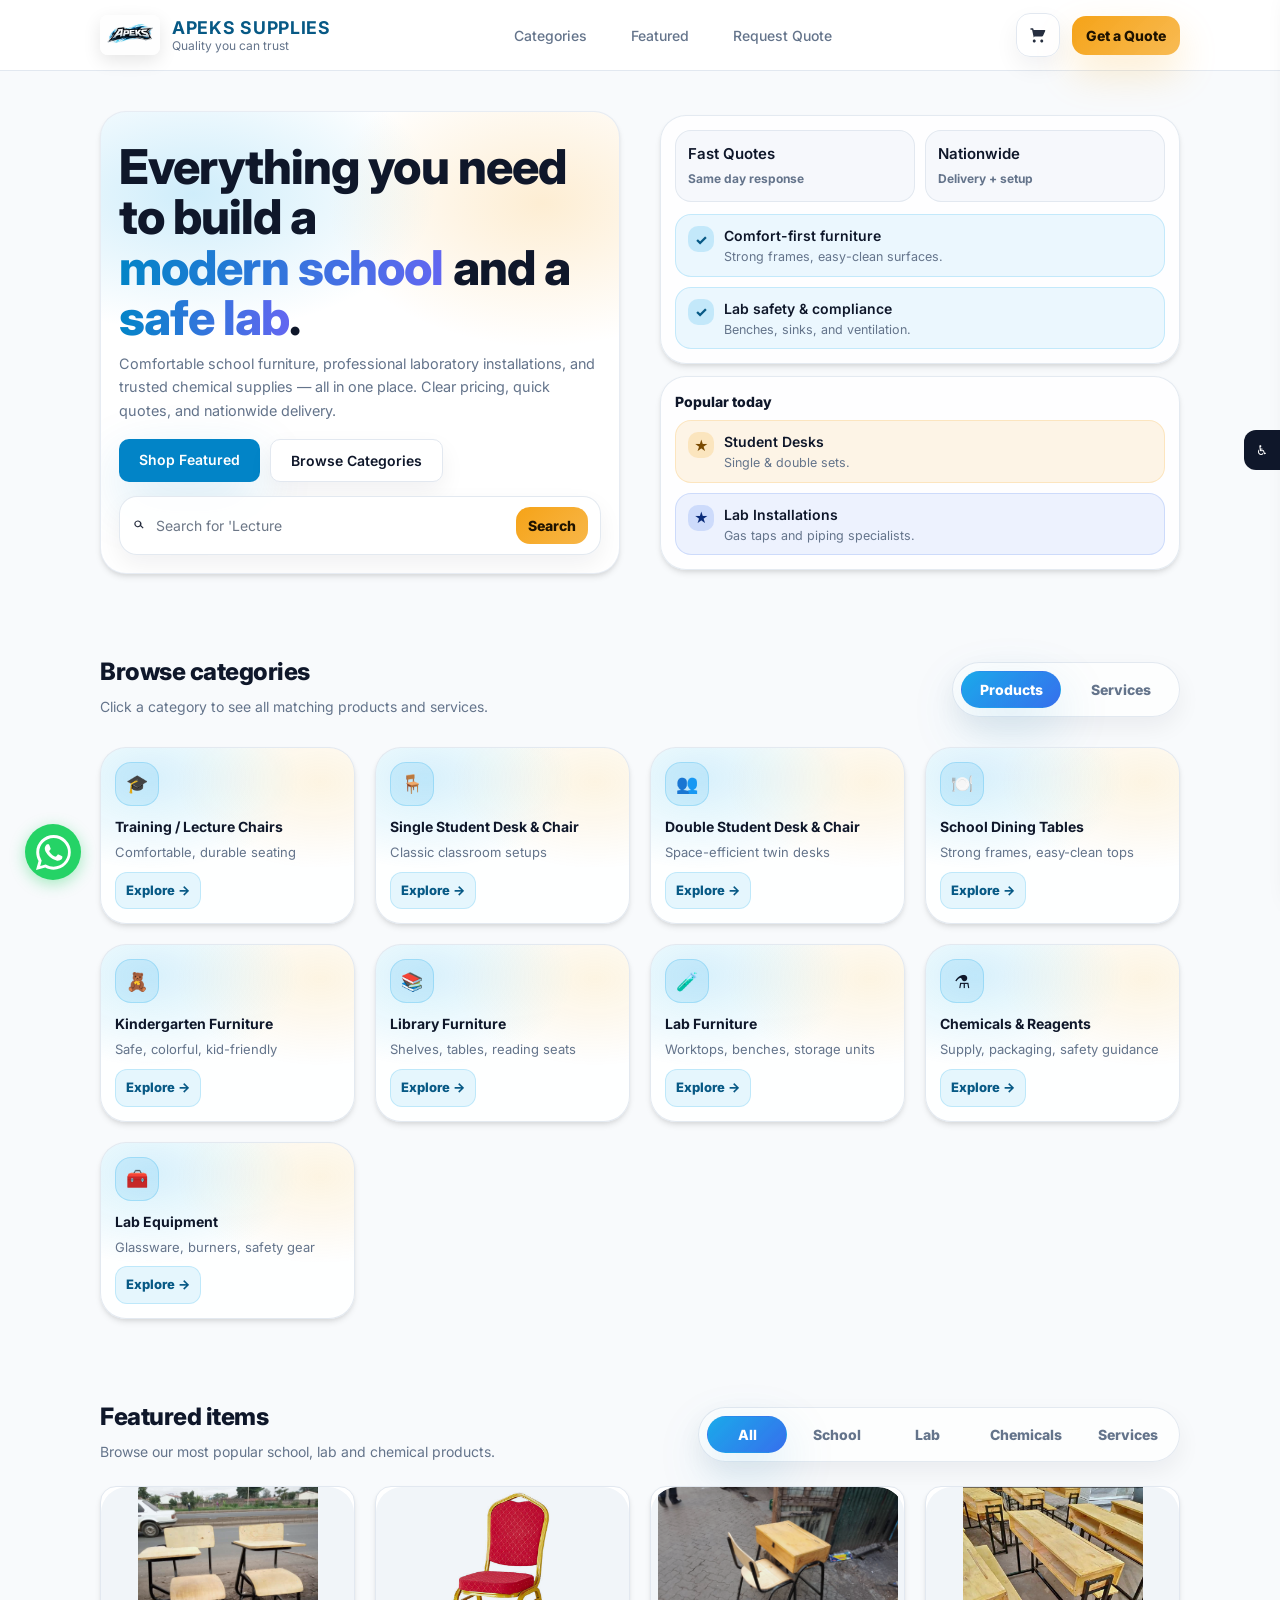
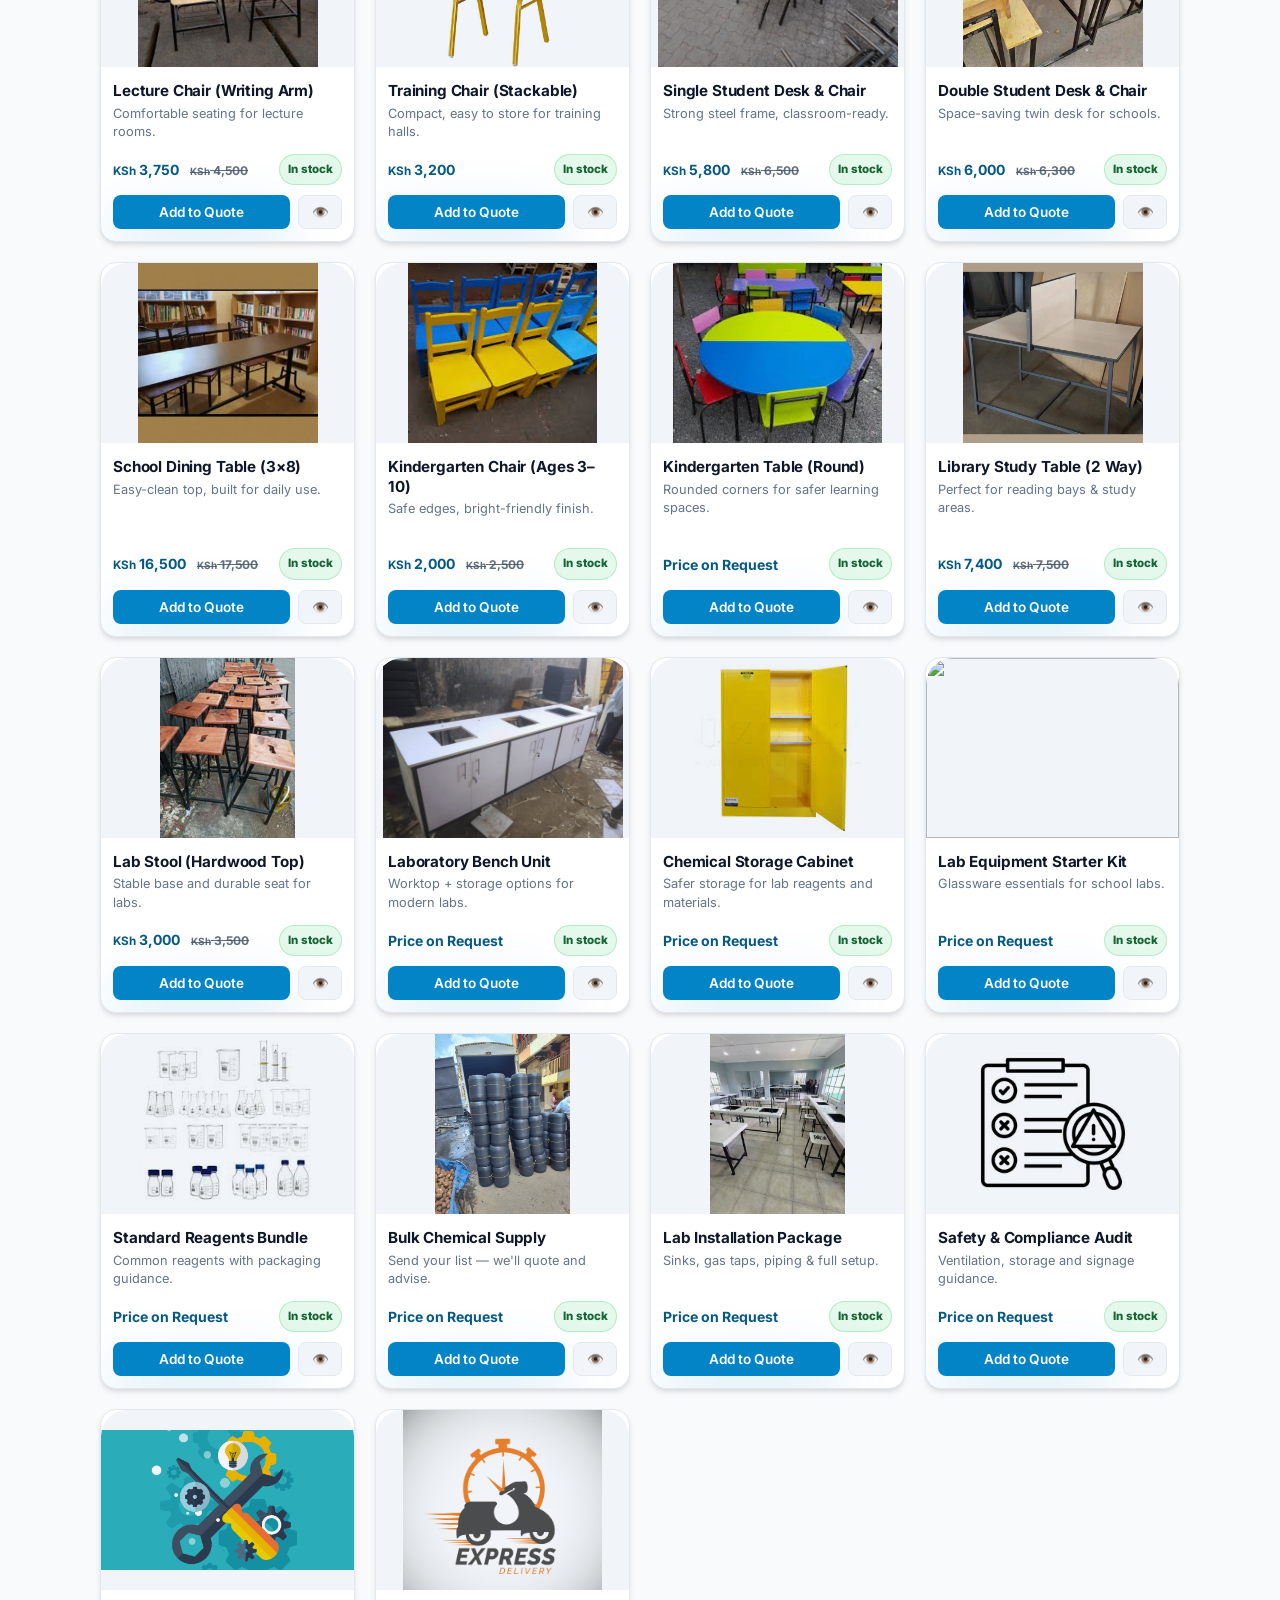
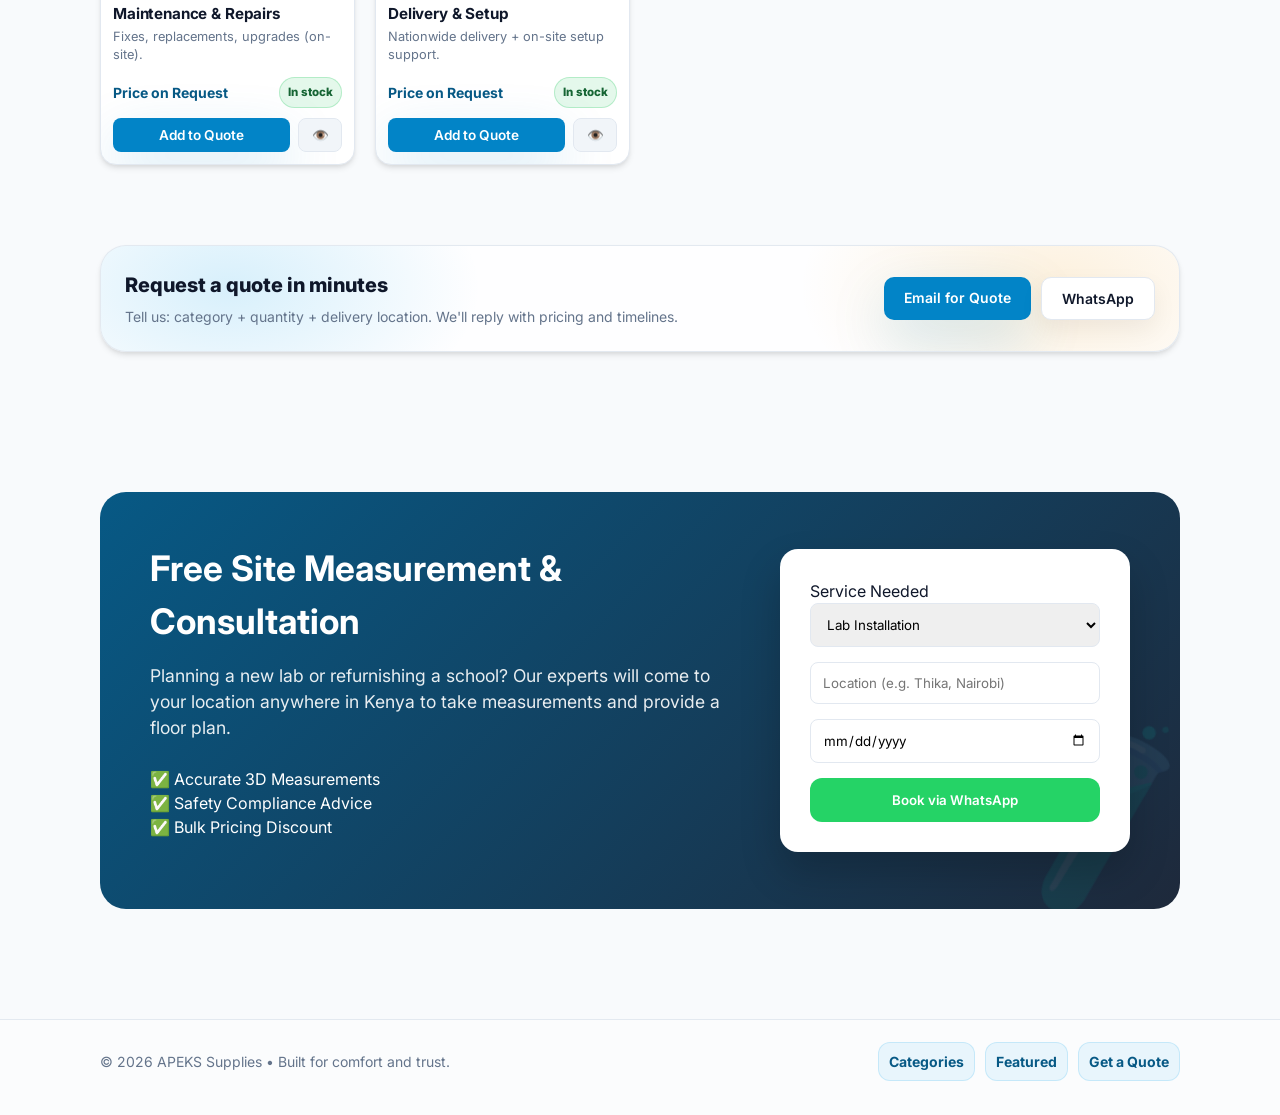
==== commit 2e995d9a: "responsivness" ====
--- a/index.html
+++ b/index.html
@@ -35,9 +35,7 @@
           </div>
         </a>
 
-        <button class="hamburger" id="hamburger" aria-label="Toggle menu" aria-expanded="false">
-          <span></span><span></span><span></span>
-        </button>
+
 
         <nav class="navlinks" id="mainNav" aria-label="Main">
           <a href="#categories">Categories</a>
--- a/style.css
+++ b/style.css
@@ -1756,4 +1756,179 @@
   background: #0f172a !important;
   color: white !important;
   border: none !important;
+}
+
+
+/* style.css */
+:root {
+  --bg: #f8fafc;
+  --surface: #ffffff;
+  --primary: #0284c7;
+  --primary-dark: #075985;
+  --accent: #f59e0b;
+  --text: #0f172a;
+  --muted: #64748b;
+  --line: #e2e8f0;
+  --success: #22c55e;
+  --radius: 16px;
+  --shadow: 0 4px 6px -1px rgba(0, 0, 0, 0.1), 0 2px 4px -1px rgba(0, 0, 0, 0.06);
+}
+
+* { box-sizing: border-box; margin: 0; padding: 0; }
+body { font-family: 'Inter', system-ui, sans-serif; background: var(--bg); color: var(--text); line-height: 1.5; overflow-x: hidden; }
+a { text-decoration: none; color: inherit; }
+img { max-width: 100%; display: block; }
+
+/* ──────────────────────────────────────────────
+   1. RESPONSIVE HEADER
+──────────────────────────────────────────────── */
+header {
+  position: sticky; top: 0; z-index: 100;
+  background: rgba(255,255,255,0.9); backdrop-filter: blur(10px);
+  border-bottom: 1px solid var(--line);
+}
+.container { max-width: 1200px; margin: 0 auto; padding: 0 20px; }
+
+.nav {
+  display: flex; justify-content: space-between; align-items: center;
+  height: 70px;
+}
+
+.brand { display: flex; align-items: center; gap: 12px; }
+.brand img { height: 40px; border-radius: 8px; }
+.brand-text { display: flex; flex-direction: column; line-height: 1.1; }
+.brand strong { font-size: 1.1rem; color: var(--primary-dark); }
+.brand small { font-size: 0.75rem; color: var(--muted); }
+
+/* Desktop Nav */
+.navlinks { display: flex; gap: 24px; font-weight: 500; }
+.navlinks a:hover { color: var(--primary); }
+
+.actions { display: flex; gap: 12px; align-items: center; }
+
+/* Mobile Menu & Hamburger */
+.hamburger { display: none; background: none; border: none; font-size: 1.5rem; cursor: pointer; color: var(--text); }
+
+@media (max-width: 900px) {
+  .navlinks {
+    position: fixed; top: 70px; left: 0; right: 0;
+    background: white; flex-direction: column; padding: 20px;
+    border-bottom: 1px solid var(--line); box-shadow: var(--shadow);
+    display: none; /* Hidden by default */
+  }
+  .navlinks.active { display: flex; } /* JavaScript toggles this */
+  .hamburger { display: block; }
+  .cta { display: none; } /* Hide large CTA on mobile to save space */
+}
+
+/* ──────────────────────────────────────────────
+   2. HERO & GRIDS (Preventing Straight Lines)
+──────────────────────────────────────────────── */
+.hero { padding: 40px 0; }
+.hero-grid { display: grid; grid-template-columns: 1fr 1fr; gap: 40px; align-items: center; }
+
+@media (max-width: 768px) {
+  .hero-grid { grid-template-columns: 1fr; text-align: center; }
+  .hero-grid img { margin: 0 auto; }
+  .search { margin: 20px auto 0; }
+}
+
+/* CATEGORY GRID - Keeps 2 columns on mobile */
+.cgrid {
+  display: grid;
+  grid-template-columns: repeat(auto-fill, minmax(220px, 1fr)); /* Desktop */
+  gap: 20px;
+  margin-top: 30px;
+}
+
+/* PRODUCT GRID - CRITICAL FIX */
+.pgrid {
+  display: grid;
+  grid-template-columns: repeat(4, 1fr); /* Desktop: 4 cols */
+  gap: 20px;
+  margin-top: 20px;
+}
+
+@media (max-width: 1024px) { .pgrid { grid-template-columns: repeat(3, 1fr); } }
+@media (max-width: 768px) { .pgrid { grid-template-columns: repeat(2, 1fr); } } 
+/* Mobile: 2 Columns (NOT A STRAIGHT LINE) */
+@media (max-width: 480px) { 
+  .pgrid { grid-template-columns: 1fr 1fr; gap: 10px; } 
+  .container { padding: 0 12px; } /* More space for content */
+}
+
+/* ──────────────────────────────────────────────
+   3. CARDS & BUTTONS
+──────────────────────────────────────────────── */
+.pcard {
+  background: white; border: 1px solid var(--line);
+  border-radius: var(--radius); overflow: hidden;
+  transition: transform 0.2s; position: relative;
+  display: flex; flex-direction: column;
+}
+.pcard:hover { transform: translateY(-4px); border-color: var(--primary); }
+
+.pimg { 
+  height: 180px; background: #f1f5f9; 
+  display: flex; align-items: center; justify-content: center;
+}
+.pimg img { width: 100%; height: 100%; object-fit: contain; mix-blend-mode: multiply;}
+
+.pbody { padding: 12px; display: flex; flex-direction: column; flex-grow: 1; }
+.ptitle { font-size: 0.95rem; margin-bottom: 4px; line-height: 1.3; }
+.pdesc { font-size: 0.8rem; color: var(--muted); margin-bottom: 12px; display: -webkit-box; -webkit-line-clamp: 2; -webkit-box-orient: vertical; overflow: hidden; }
+
+.price-row { 
+  margin-top: auto; /* Pushes price to bottom */
+  display: flex; justify-content: space-between; align-items: center; margin-bottom: 10px; 
+}
+.price { font-weight: 700; color: var(--primary-dark); }
+
+.pactions { display: grid; grid-template-columns: 1fr auto; gap: 8px; }
+
+.pbtn {
+  padding: 8px; border-radius: 8px; border: none; font-weight: 600; font-size: 0.85rem; cursor: pointer;
+}
+.pbtn.primary { background: var(--primary); color: white; }
+.pbtn.ghost { background: #f1f5f9; color: var(--text); }
+
+/* ──────────────────────────────────────────────
+   4. POPUP NOTIFICATION (Toast)
+──────────────────────────────────────────────── */
+.activity-toast {
+  position: fixed;
+  bottom: 90px; /* Above floating WhatsApp button */
+  left: 20px;   /* Left side */
+  background: white;
+  padding: 12px 16px;
+  border-radius: 12px;
+  box-shadow: 0 10px 30px rgba(0,0,0,0.15);
+  display: flex; align-items: center; gap: 12px;
+  z-index: 999;
+  transform: translateX(-150%); /* Start hidden off-screen */
+  transition: transform 0.5s cubic-bezier(0.17, 0.67, 0.24, 1.28);
+  border-left: 4px solid var(--success);
+  max-width: 300px;
+}
+
+.activity-toast.show { transform: translateX(0); }
+
+.toast-icon { font-size: 1.5rem; }
+.toast-content { font-size: 0.85rem; line-height: 1.3; }
+.toast-content strong { display: block; color: var(--text); }
+.toast-content span { color: var(--muted); font-size: 0.75rem; }
+
+/* ──────────────────────────────────────────────
+   5. UTILITIES & FLOATING BUTTONS
+──────────────────────────────────────────────── */
+.btn { padding: 10px 20px; border-radius: 10px; border:none; font-weight: 600; cursor: pointer; display: inline-block;}
+.btn.primary { background: var(--primary); color: white; }
+.btn.soft { background: white; border: 1px solid var(--line); color: var(--text); }
+
+.floating-wa {
+  position: fixed; bottom: 20px; right: 20px;
+  width: 56px; height: 56px; background: #25D366; color: white;
+  border-radius: 50%; display: grid; place-items: center;
+  box-shadow: 0 4px 15px rgba(37, 211, 102, 0.4);
+  z-index: 1000;
 }
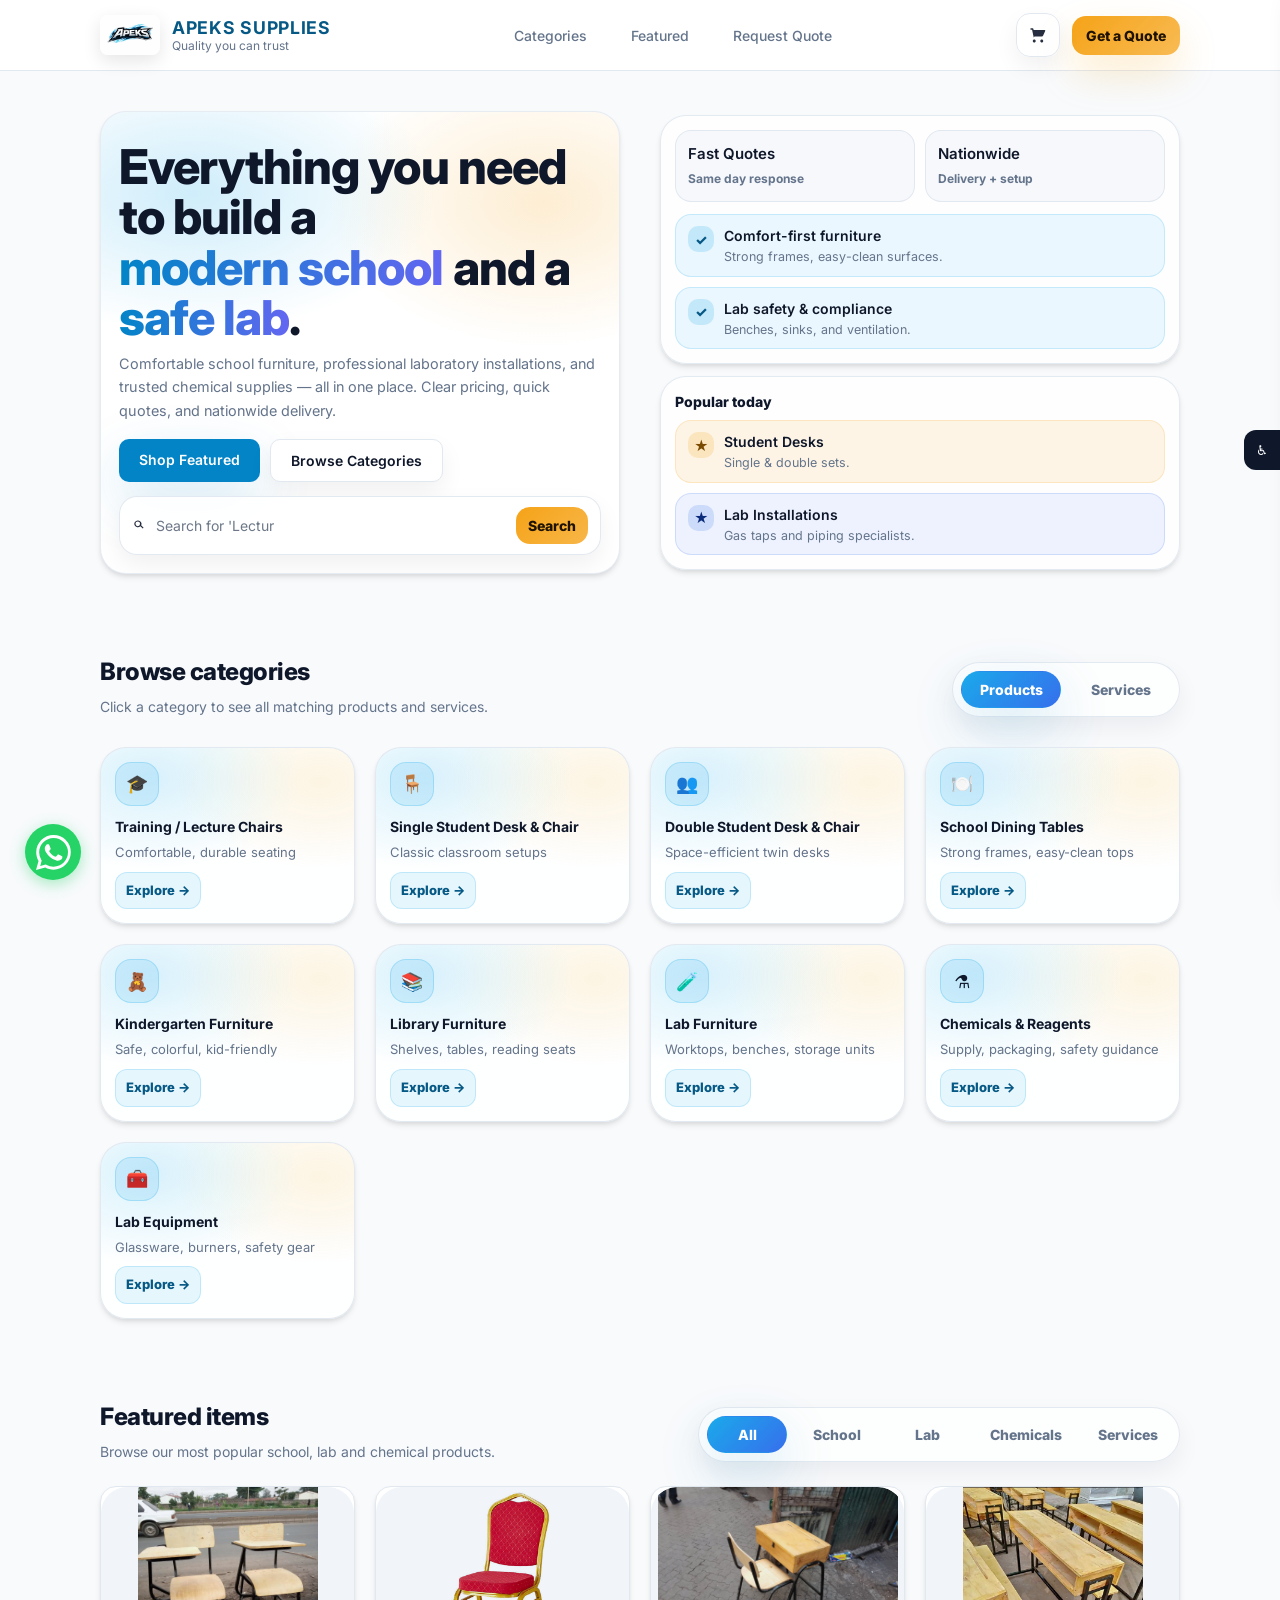
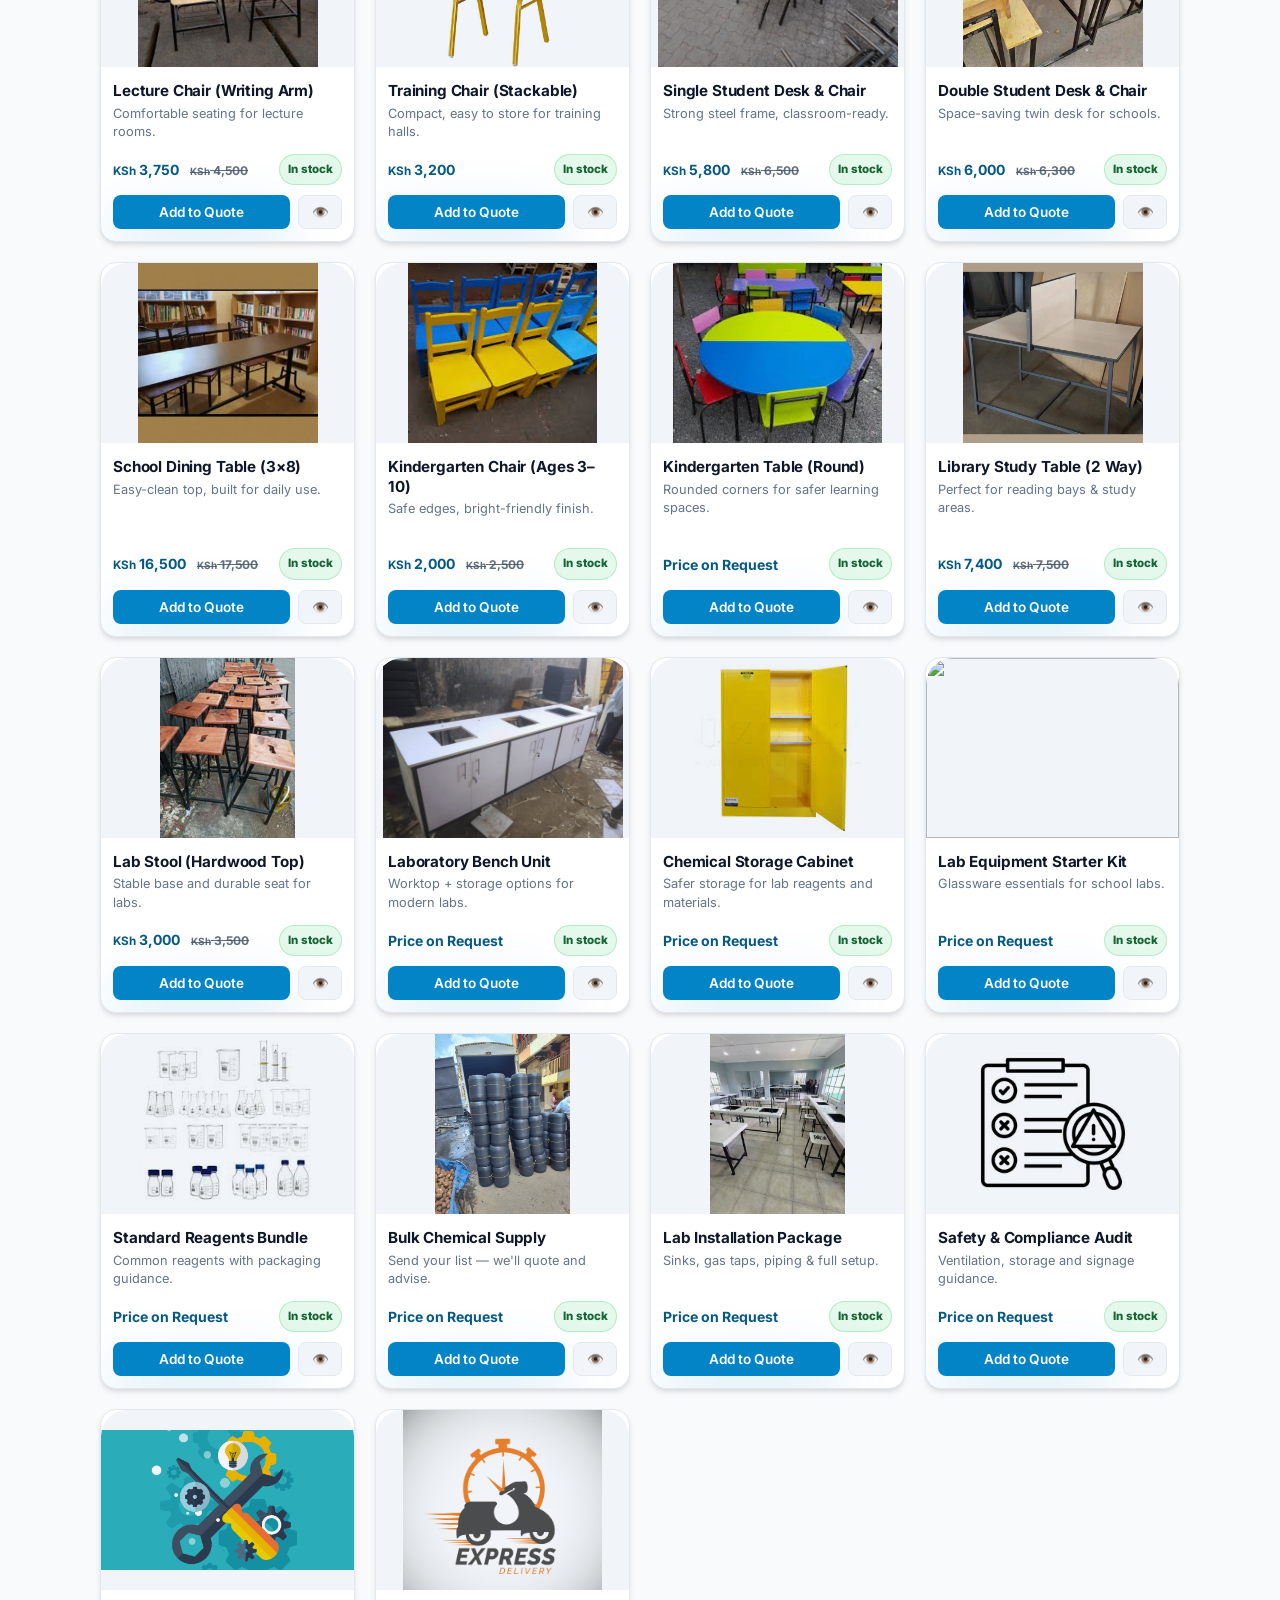
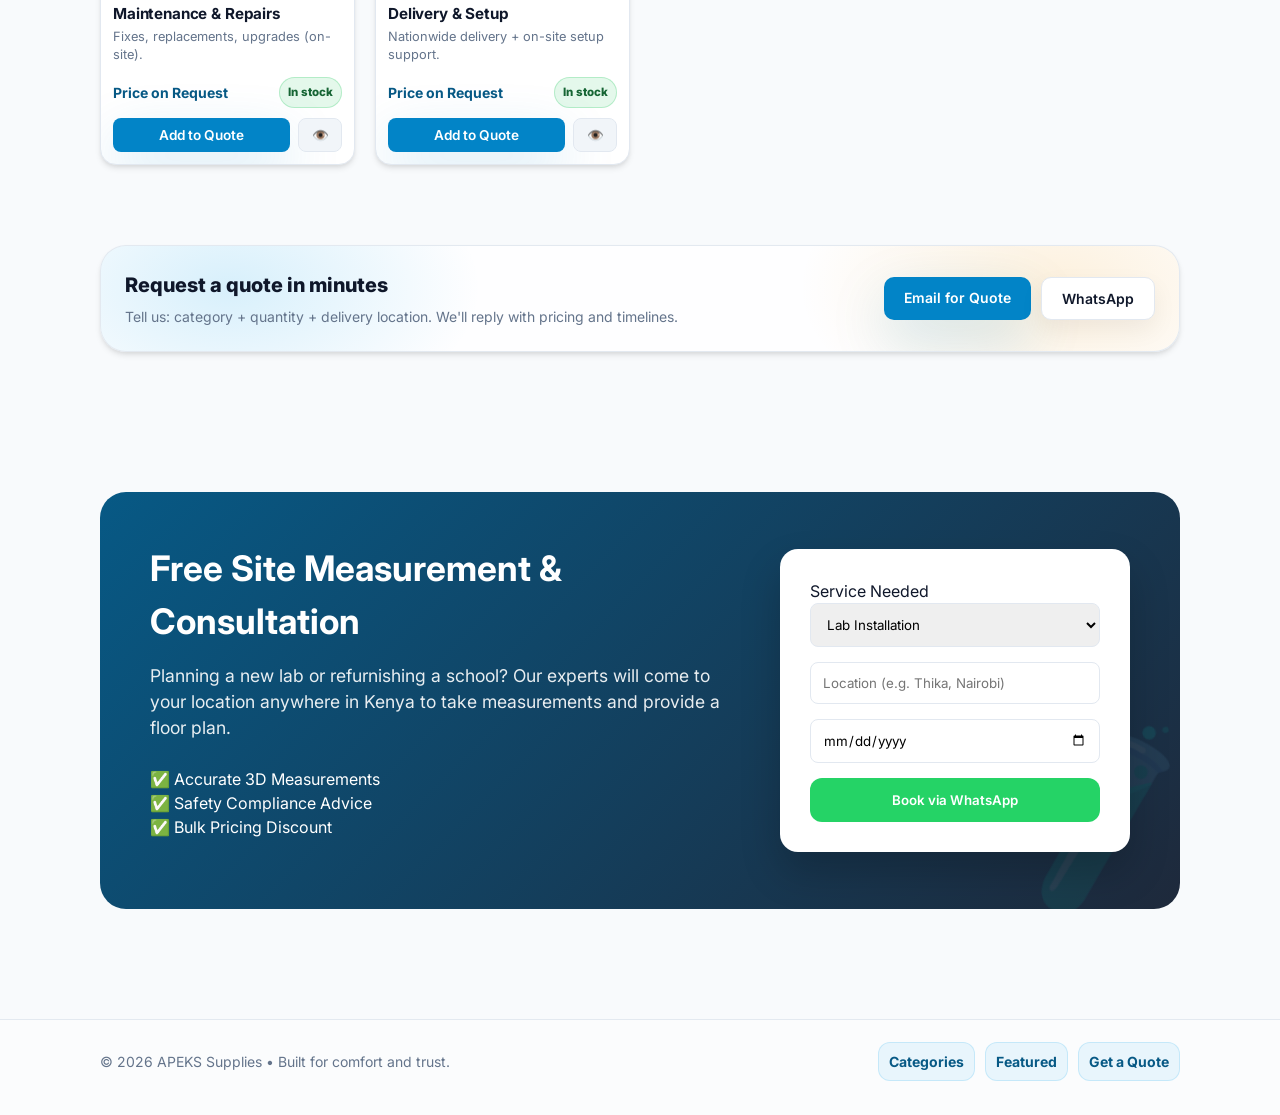
==== commit bb40a120: "chrome responiveness" ====
--- a/index.html
+++ b/index.html
@@ -2,7 +2,7 @@
 <html lang="en">
 <head>
   <meta charset="UTF-8" />
-  <meta name="viewport" content="width=device-width, initial-scale=1.0"/>
+  <meta name="viewport" content="width=device-width, initial-scale=1.0, maximum-scale=5.0, user-scalable=yes">
   <meta name="description" content="School furniture, lab installations, and chemical supplies in Kenya." />
   <title>APEKS Supplies — School, Lab & Chemicals</title>
   <link rel="stylesheet" href="style.css">
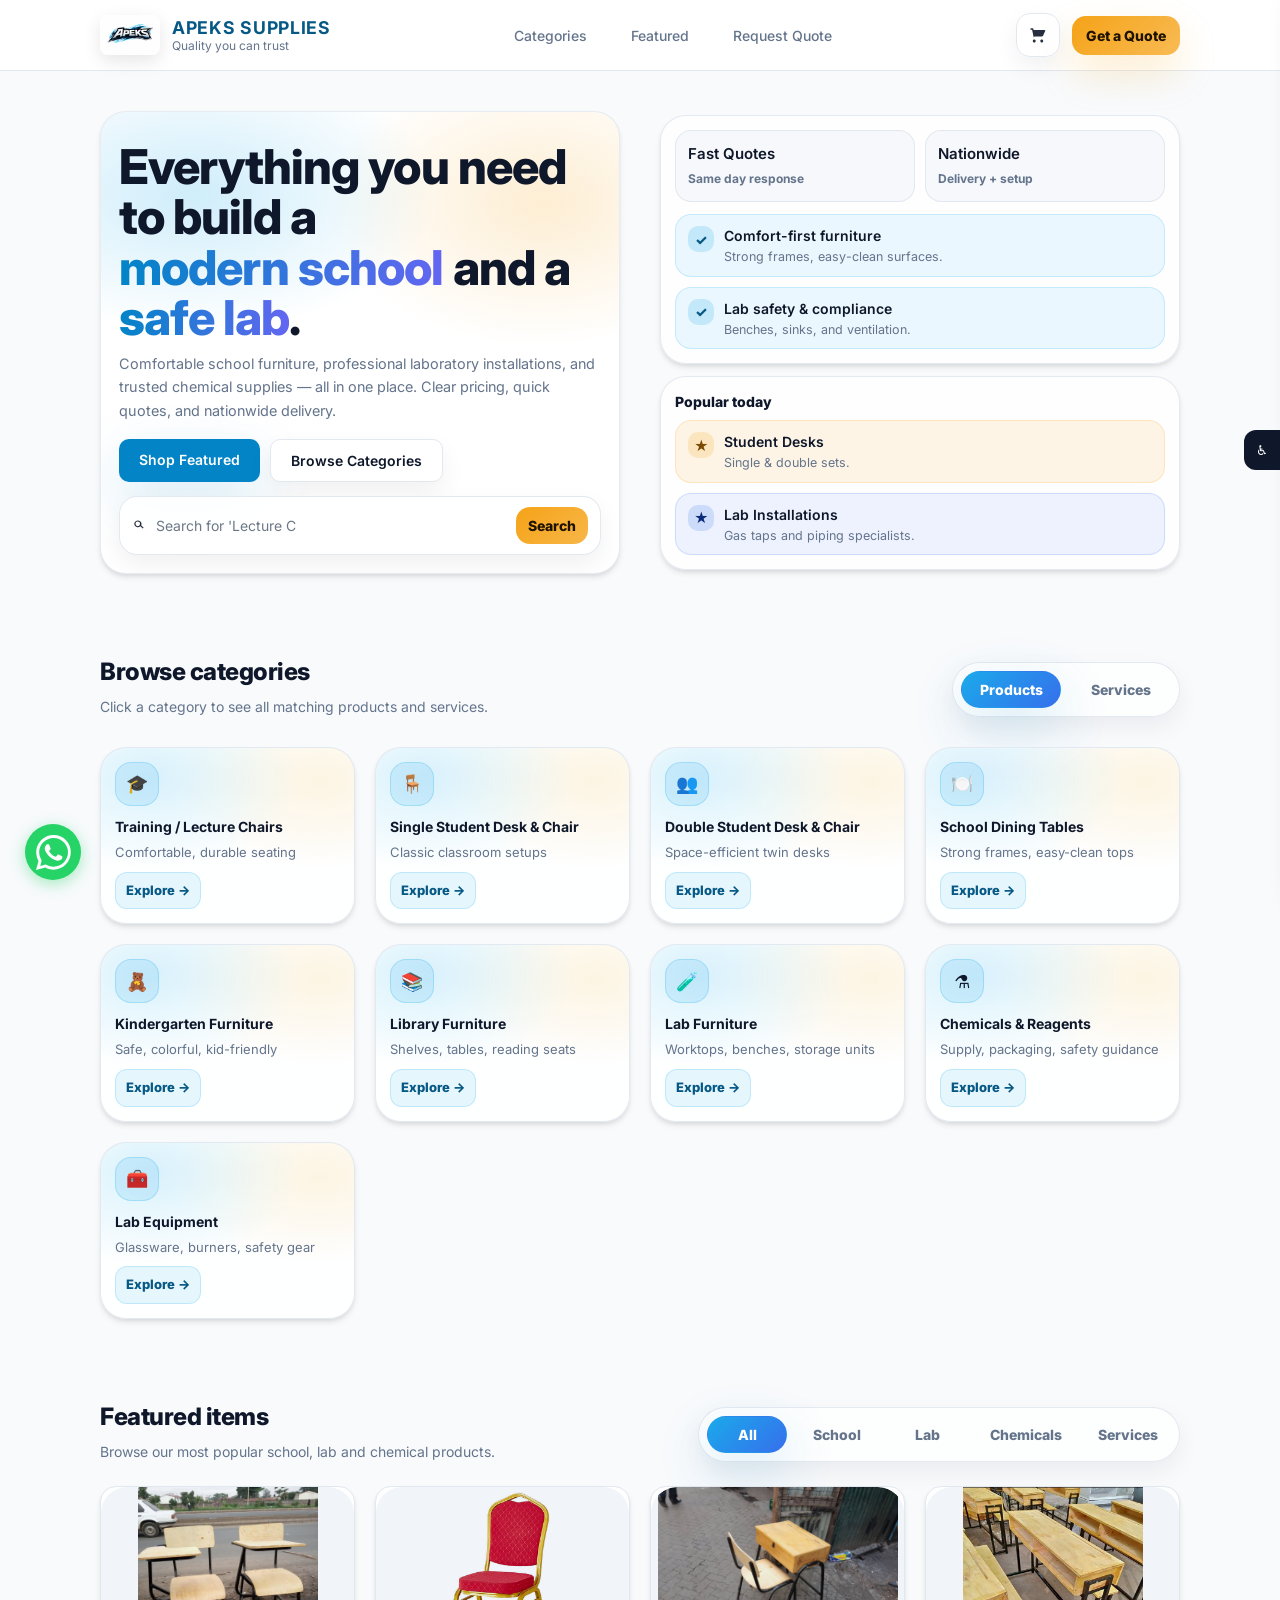
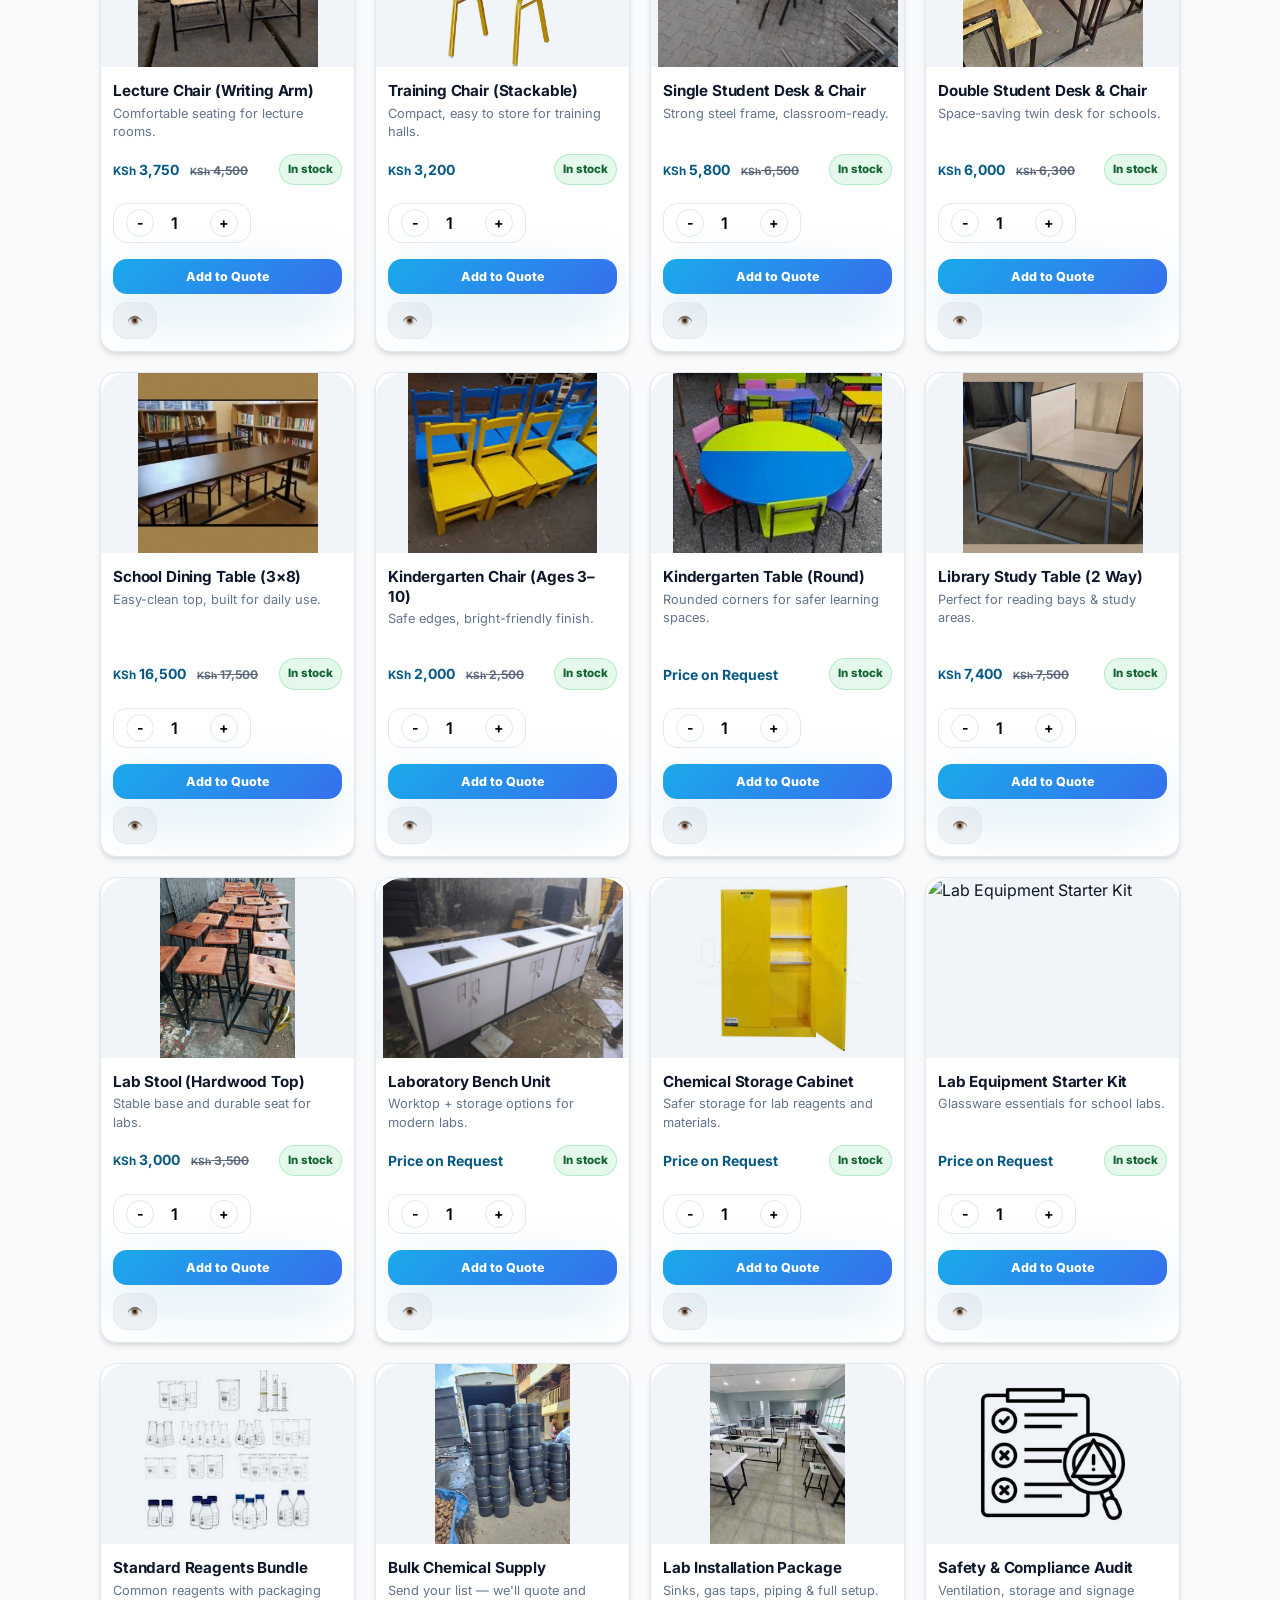
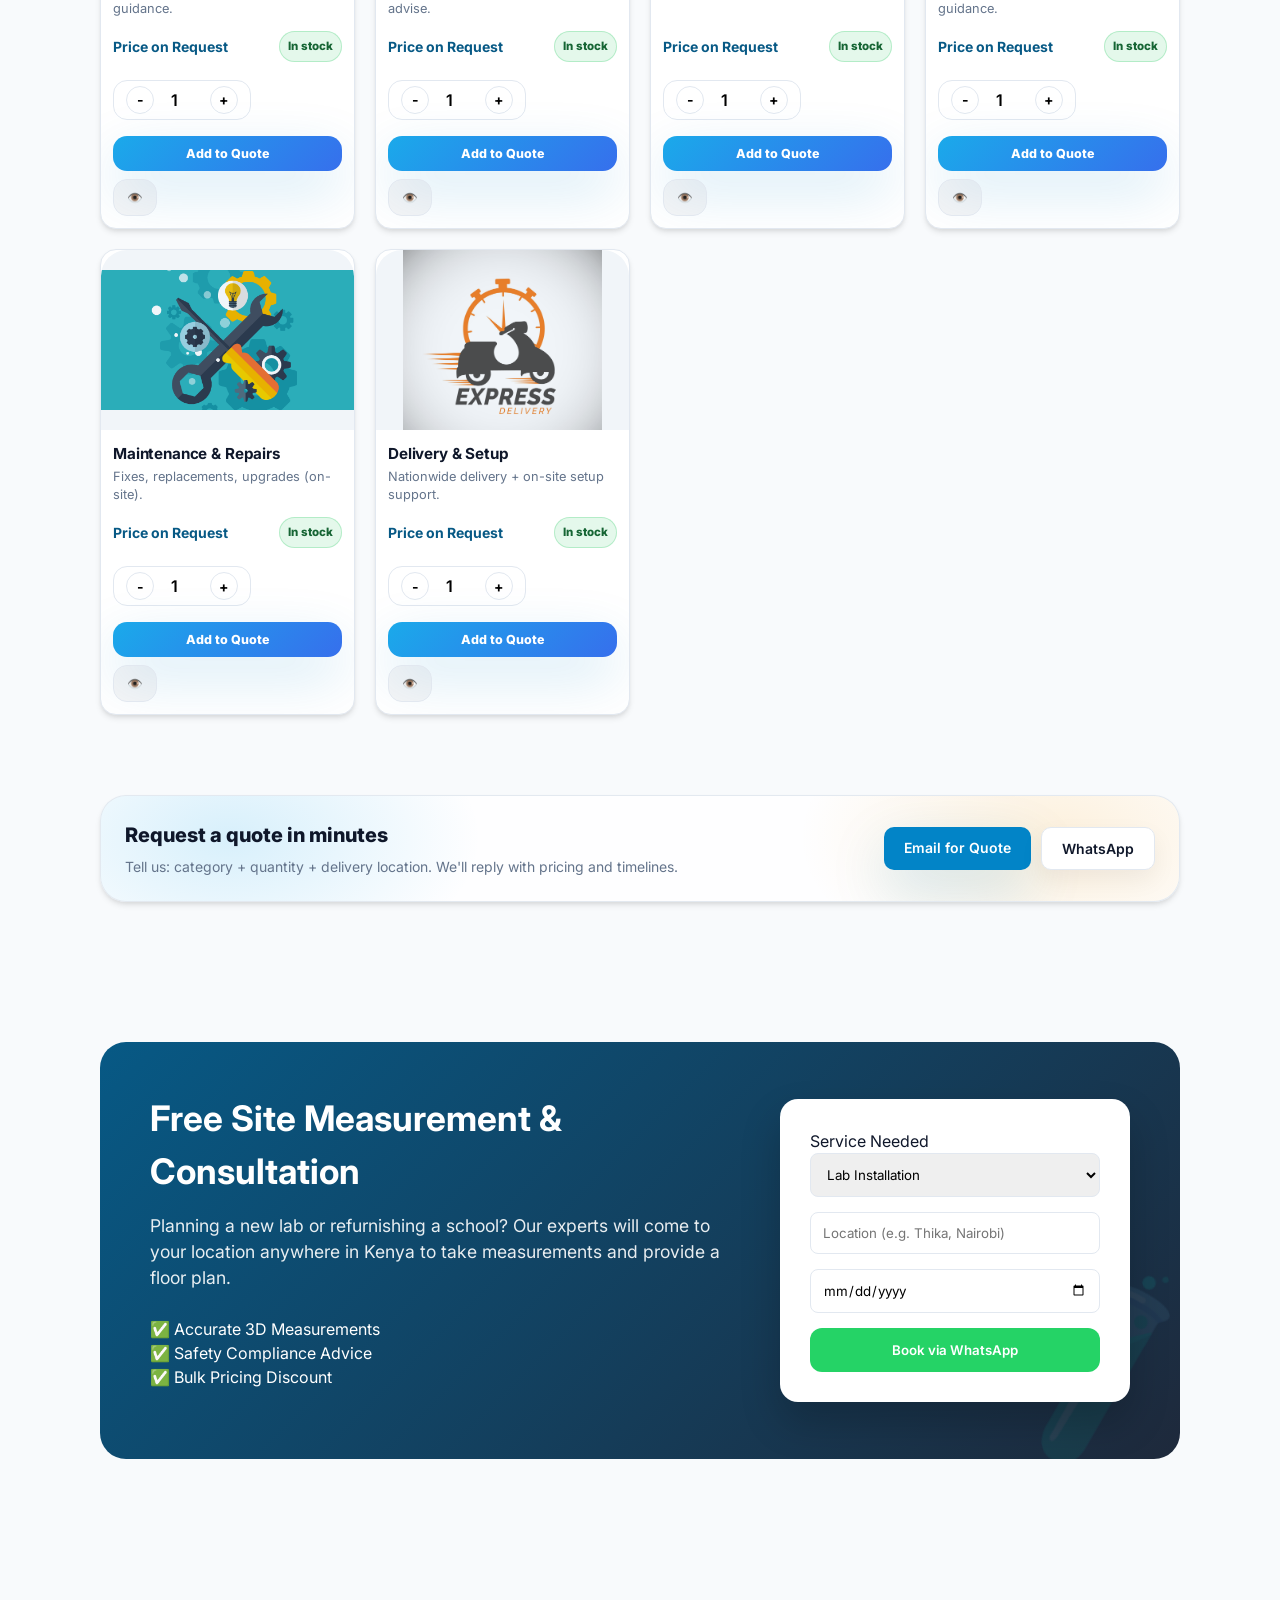
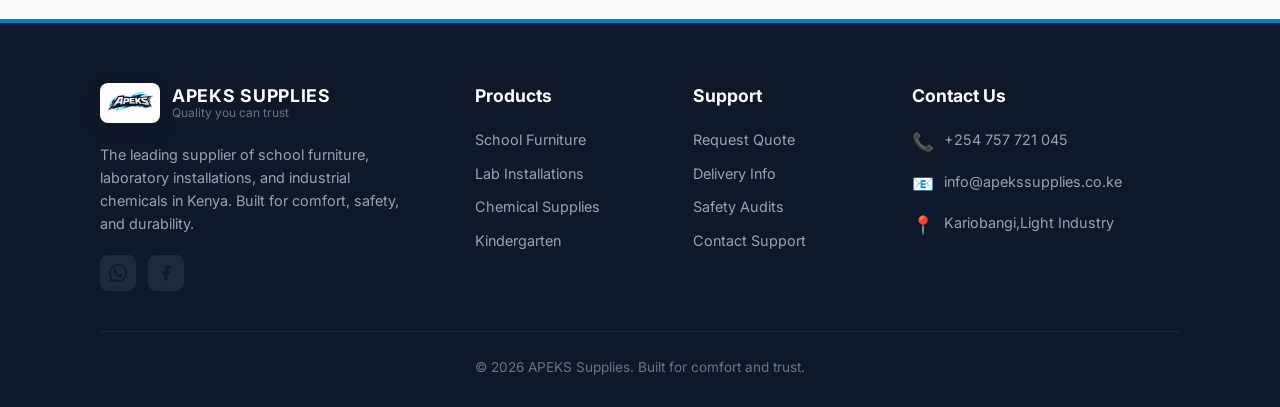
==== commit ea7b5089: "rsponsivness,cartfix,minor bugs" ====
--- a/index.html
+++ b/index.html
@@ -235,18 +235,72 @@
     </svg>
   </a>
 
-  <footer>
-    <div class="container">
-      <div class="foot">
-        <div>© <span id="year"></span> APEKS Supplies • Built for comfort and trust.</div>
-        <div class="foot-links">
-          <a href="#categories">Categories</a>
-          <a href="#featured">Featured</a>
-          <a href="#quote">Get a Quote</a>
-        </div>
+  <footer class="site-footer">
+  <div class="container">
+    <div class="footer-top">
+      
+      <div class="footer-brand">
+        <div class="brand">
+          <img src="images/products/logo.jpeg" alt="APEKS" class="logo-img">
+          <div class="brand-text">
+            <strong style="color: #fff;">APEKS SUPPLIES</strong>
+            <small>Quality you can trust</small>
+          </div>
+        </div>
+        <p class="footer-desc">
+          The leading supplier of school furniture, laboratory installations, and industrial chemicals in Kenya. Built for comfort, safety, and durability.
+        </p>
+        <div class="social-links">
+          <a href="#" aria-label="WhatsApp">
+            <svg class="icon" viewBox="0 0 24 24"><path d="M17.472 14.382c-.297-.149-1.758-.867-2.03-.967-.273-.099-.471-.148-.67.15-.197.297-.767.966-.94 1.164-.173.199-.347.223-.644.075-.297-.15-1.255-.463-2.39-1.475-.883-.788-1.48-1.761-1.653-2.059-.173-.297-.018-.458.13-.606.134-.133.298-.347.446-.52.149-.174.198-.298.298-.497.099-.198.05-.371-.025-.52-.075-.149-.669-1.612-.916-2.207-.242-.579-.487-.5-.669-.51-.173-.008-.371-.01-.57-.01-.198 0-.52.074-.792.372-.272.297-1.04 1.016-1.04 2.479 0 1.462 1.065 2.875 1.213 3.074.149.198 2.096 3.2 5.077 4.487.709.306 1.262.489 1.694.625.712.227 1.36.195 1.871.118.571-.085 1.758-.719 2.006-1.413.248-.694.248-1.289.173-1.413-.074-.124-.272-.198-.57-.347m-5.421 7.403h-.004a9.87 9.87 0 01-5.031-1.378l-.361-.214-3.741.982.998-3.648-.235-.374a9.86 9.86 0 01-1.51-5.26c.001-5.45 4.436-9.884 9.888-9.884 2.64 0 5.122 1.03 6.988 2.898a9.825 9.825 0 012.893 6.994c-.003 5.45-4.437 9.884-9.885 9.884m8.413-18.297A11.815 11.815 0 0012.05 0C5.495 0 .16 5.335.157 11.892c0 2.096.547 4.142 1.588 5.945L0 24l6.335-1.662c1.72.937 3.659 1.432 5.628 1.433h.005c6.554 0 11.89-5.335 11.893-11.893a11.821 11.821 0 00-3.48-8.413z"/></svg>
+          </a>
+          <a href="#" aria-label="Facebook">
+             <svg class="icon" viewBox="0 0 24 24"><path d="M18 2h-3a5 5 0 00-5 5v3H7v4h3v8h4v-8h3l1-4h-4V7a1 1 0 011-1h3z"/></svg>
+          </a>
+        </div>
+      </div>
+
+      <div class="footer-links">
+        <h4>Products</h4>
+        <ul>
+          <li><a href="index.html#categories">School Furniture</a></li>
+          <li><a href="index.html#categories">Lab Installations</a></li>
+          <li><a href="index.html#categories">Chemical Supplies</a></li>
+          <li><a href="index.html#categories">Kindergarten</a></li>
+        </ul>
+      </div>
+
+      <div class="footer-links">
+        <h4>Support</h4>
+        <ul>
+          <li><a href="index.html#quote">Request Quote</a></li>
+          <li><a href="#">Delivery Info</a></li> 
+          <li><a href="#">Safety Audits</a></li>
+          <li><a href="#">Contact Support</a></li>
+        </ul>
+      </div>
+
+      <div class="footer-contact">
+        <h4>Contact Us</h4>
+        <ul class="contact-list">
+          <li>
+            <span>📞</span> <a href="tel:+254757721045">+254 757 721 045</a>
+          </li>
+          <li>
+            <span>📧</span> <a href="mailto:info@apekssupplies.co.ke">info@apekssupplies.co.ke</a>
+          </li>
+          <li>
+            <span>📍</span> Kariobangi,Light Industry
+          </li>
+        </ul>
       </div>
     </div>
-  </footer>
+
+    <div class="footer-bottom">
+      <p>© <span id="year">2026</span> APEKS Supplies. Built for comfort and trust.</p>
+    </div>
+  </div>
+</footer>
 
   <div class="quickview-overlay" id="quickviewOverlay">
     <div class="quickview-content">
--- a/style.css
+++ b/style.css
@@ -899,8 +899,10 @@
 }
 
 .pactions {
-  display: flex;
-  gap: 10px;
+   display: flex;
+  flex-direction: column;
+  gap: 8px;
+  align-items: stretch; 
 }
 
 .pbtn {
@@ -1931,4 +1933,220 @@
   border-radius: 50%; display: grid; place-items: center;
   box-shadow: 0 4px 15px rgba(37, 211, 102, 0.4);
   z-index: 1000;
+}
+
+/* ──────────────────────────────────────────────
+   WORLD-CLASS FOOTER STYLES
+──────────────────────────────────────────────── */
+.site-footer {
+  background: #0f172a; /* Dark Navy/Slate */
+  color: #94a3b8; /* Soft Grey Text */
+  padding: 60px 0 30px;
+  margin-top: 60px;
+  font-size: 0.9rem;
+  border-top: 4px solid var(--primary);
+}
+
+.footer-top {
+  display: grid;
+  grid-template-columns: 1.5fr 0.8fr 0.8fr 1.2fr; /* Desktop Layout */
+  gap: 40px;
+  padding-bottom: 40px;
+  border-bottom: 1px solid #1e293b;
+}
+
+/* Brand Section */
+.footer-desc {
+  margin: 20px 0;
+  line-height: 1.6;
+  max-width: 300px;
+}
+
+/* Social Icons */
+.social-links { display: flex; gap: 12px; }
+.social-links a {
+  width: 36px; height: 36px;
+  background: #1e293b; color: white;
+  border-radius: 8px;
+  display: flex; align-items: center; justify-content: center;
+  transition: all 0.3s ease;
+}
+.social-links a:hover {
+  background: var(--primary);
+  transform: translateY(-3px);
+}
+.social-links .icon { width: 18px; height: 18px; fill: currentColor; }
+
+/* Links Sections */
+.footer-links h4, .footer-contact h4 {
+  color: white;
+  font-size: 1.1rem;
+  margin-bottom: 20px;
+  font-weight: 700;
+}
+.footer-links ul { list-style: none; padding: 0; }
+.footer-links li { margin-bottom: 12px; }
+.footer-links a {
+  color: #94a3b8; text-decoration: none; transition: color 0.2s;
+}
+.footer-links a:hover {
+  color: var(--primary); padding-left: 5px;
+}
+
+/* Contact Section */
+.contact-list { list-style: none; padding: 0; }
+.contact-list li {
+  display: flex; gap: 10px; align-items: flex-start; margin-bottom: 15px;
+}
+.contact-list span { font-size: 1.1rem; }
+
+/* Bottom Bar */
+.footer-bottom {
+  padding-top: 25px;
+  text-align: center;
+  font-size: 0.85rem;
+  color: #64748b;
+}
+
+/* FOOTER RESPONSIVENESS */
+@media (max-width: 900px) {
+  .footer-top {
+    grid-template-columns: 1fr 1fr; /* 2 Columns on Tablet */
+    gap: 30px;
+  }
+}
+
+@media (max-width: 600px) {
+  .footer-top {
+    grid-template-columns: 1fr; /* 1 Column on Mobile */
+    text-align: left;
+  }
+  .footer-desc { max-width: 100%; }
+}
+
+/* Quantity Counter Styles - Updated */
+.quantity-selector {
+  display: flex;
+  align-items: center;
+  gap: 8px;
+  border: 1px solid var(--line);
+  border-radius: 14px;
+  padding: 4px 12px;
+  background: rgba(255, 255, 255, 0.85);
+  width: fit-content;
+  margin: 8px 0;
+  min-height: 40px;
+  align-self: flex-start;
+}
+
+.quantity-btn {
+  width: 28px;
+  height: 28px;
+  border-radius: 50%;
+  border: 1px solid var(--line);
+  background: white;
+  display: flex;
+  align-items: center;
+  justify-content: center;
+  font-size: 14px;
+  font-weight: bold;
+  cursor: pointer;
+  transition: all 0.2s ease;
+  flex-shrink: 0;
+}
+
+.quantity-btn:hover {
+  background: var(--primary);
+  color: white;
+  border-color: var(--primary);
+}
+
+.quantity-input {
+  width: 40px;
+  text-align: center;
+  border: none;
+  font-weight: 600;
+  font-size: 1rem;
+  background: transparent;
+  outline: none;
+  padding: 2px;
+  min-width: 30px;
+}
+
+.quantity-input:focus {
+  background: rgba(14, 165, 233, 0.1);
+  border-radius: 6px;
+}
+
+/* Adjust the actions container to accommodate quantity selector */
+.pactions {
+  display: flex;
+  flex-direction: column;
+  gap: 8px;
+  align-items: stretch;
+}
+
+.quantity-eye-container {
+  display: flex;
+  gap: 8px;
+  align-items: center;
+}
+
+.pbtn {
+  border: none;
+  border-radius: 14px;
+  padding: 10px 12px;
+  font-weight: 800;
+  font-size: 0.78125rem;
+  transition: all 0.18s ease;
+  cursor: pointer;
+  width: 100%;
+  text-align: center;
+}
+
+.pbtn.primary {
+  background: linear-gradient(135deg, rgba(14, 165, 233, 0.95), rgba(37, 99, 235, 0.92));
+  color: #fff;
+  box-shadow: var(--shadow-hover);
+  flex: 1;
+}
+
+.pbtn.primary:hover {
+  transform: translateY(-1px);
+  box-shadow: 0 22px 60px rgba(2, 132, 199, 0.22);
+}
+
+.pbtn.ghost {
+  width: 44px;
+  background: rgba(15, 23, 42, 0.04);
+  border: 1px solid var(--line);
+  color: #0f172a;
+  display: grid;
+  place-items: center;
+  align-self: flex-start;
+  flex: 0 0 auto;
+}
+
+.pbtn.ghost:hover {
+  background: rgba(14, 165, 233, 0.1);
+  border-color: rgba(14, 165, 233, 0.25);
+  color: var(--primary);
+}
+
+/* Responsive adjustments for mobile */
+@media (max-width: 480px) {
+  .quantity-selector {
+    width: 100%;
+    justify-content: center;
+  }
+  
+  .pactions {
+    flex-direction: column;
+    align-items: center;
+  }
+  
+  .pbtn.ghost {
+    width: 100%;
+    margin-left: 8px;
+  }
 }
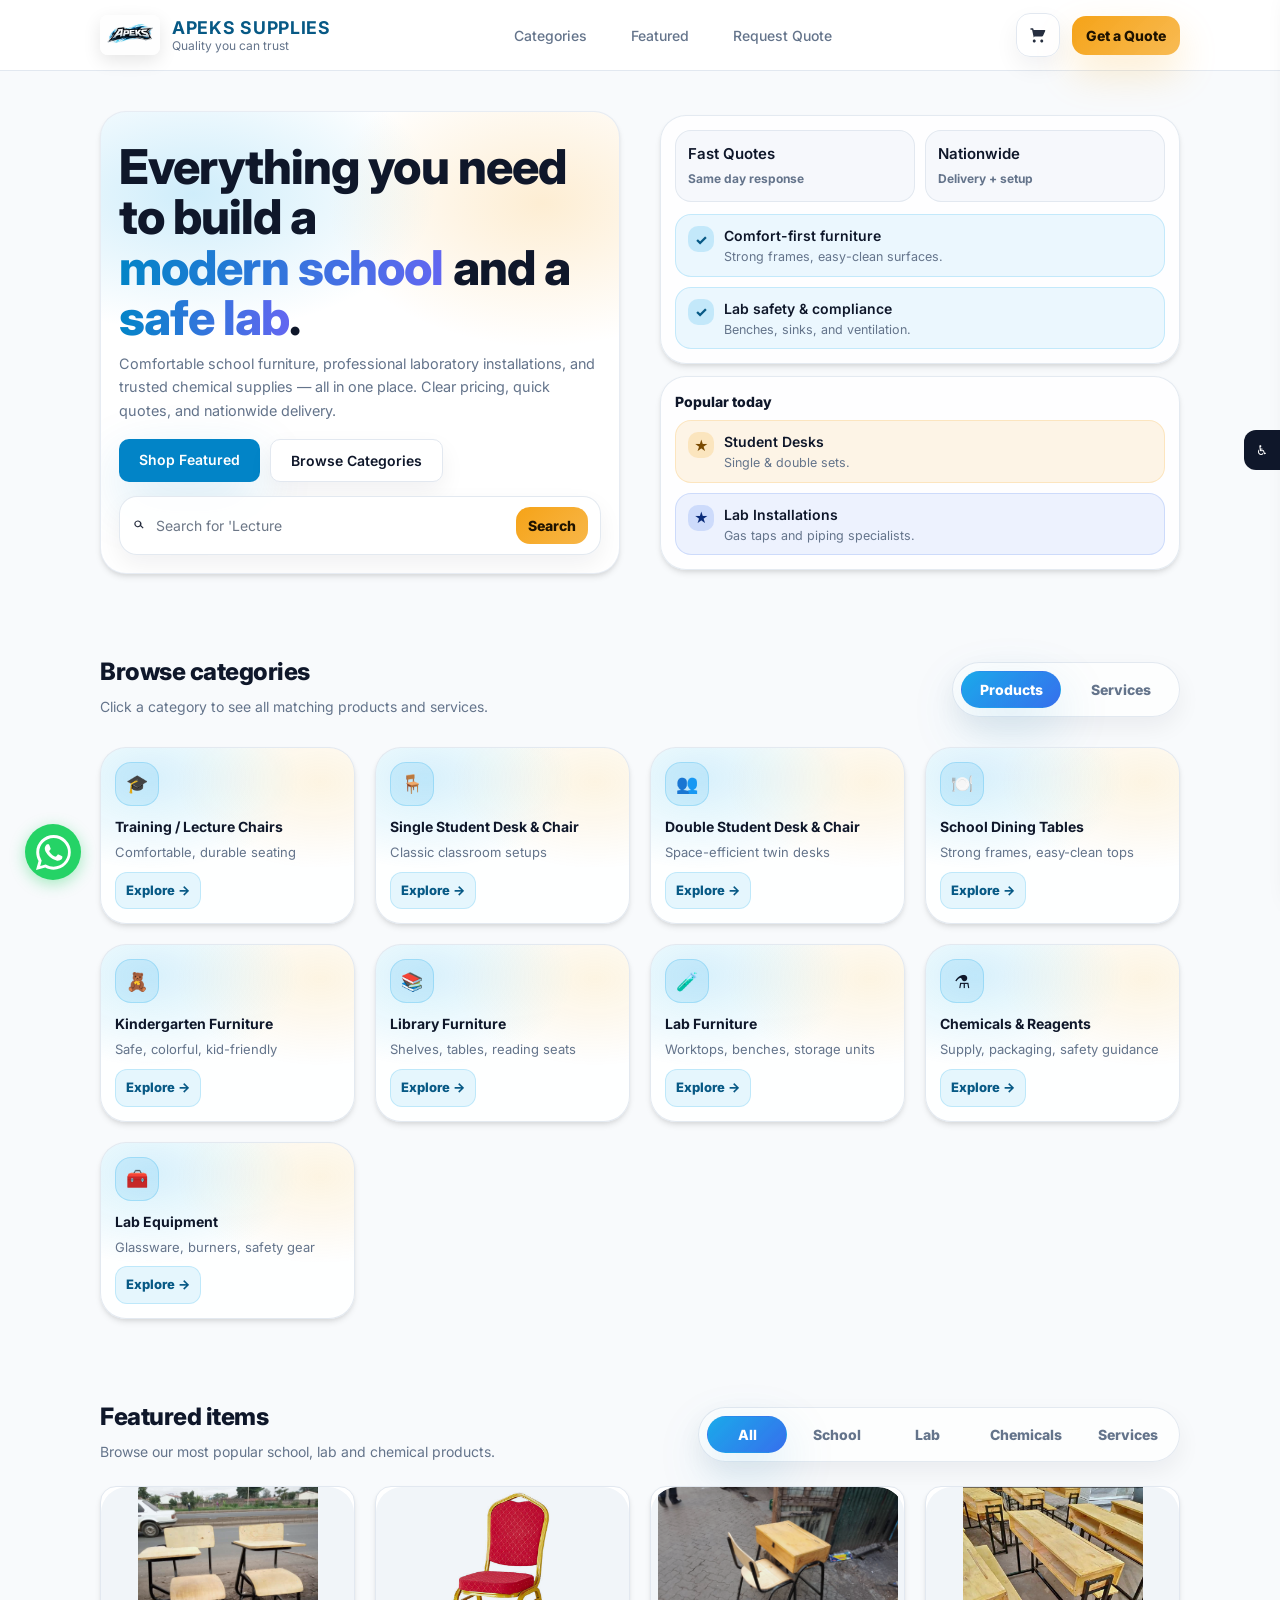
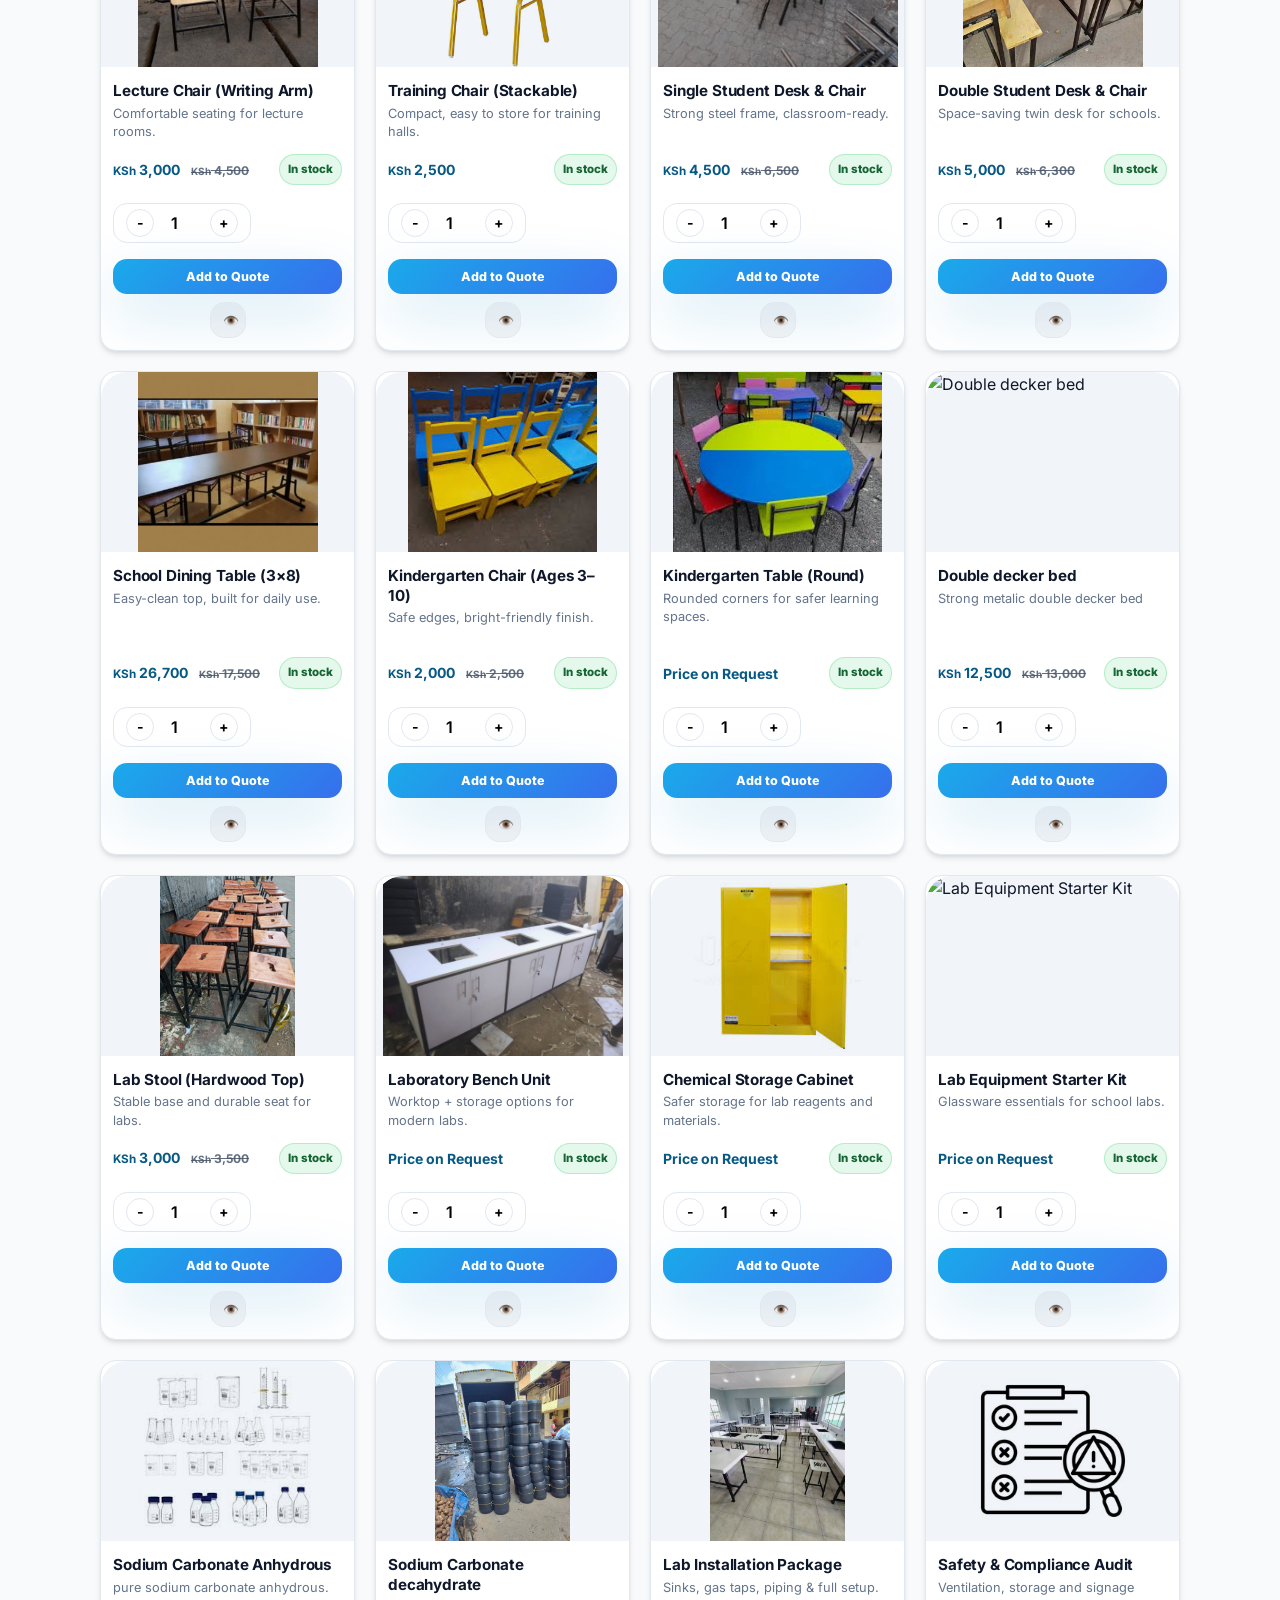
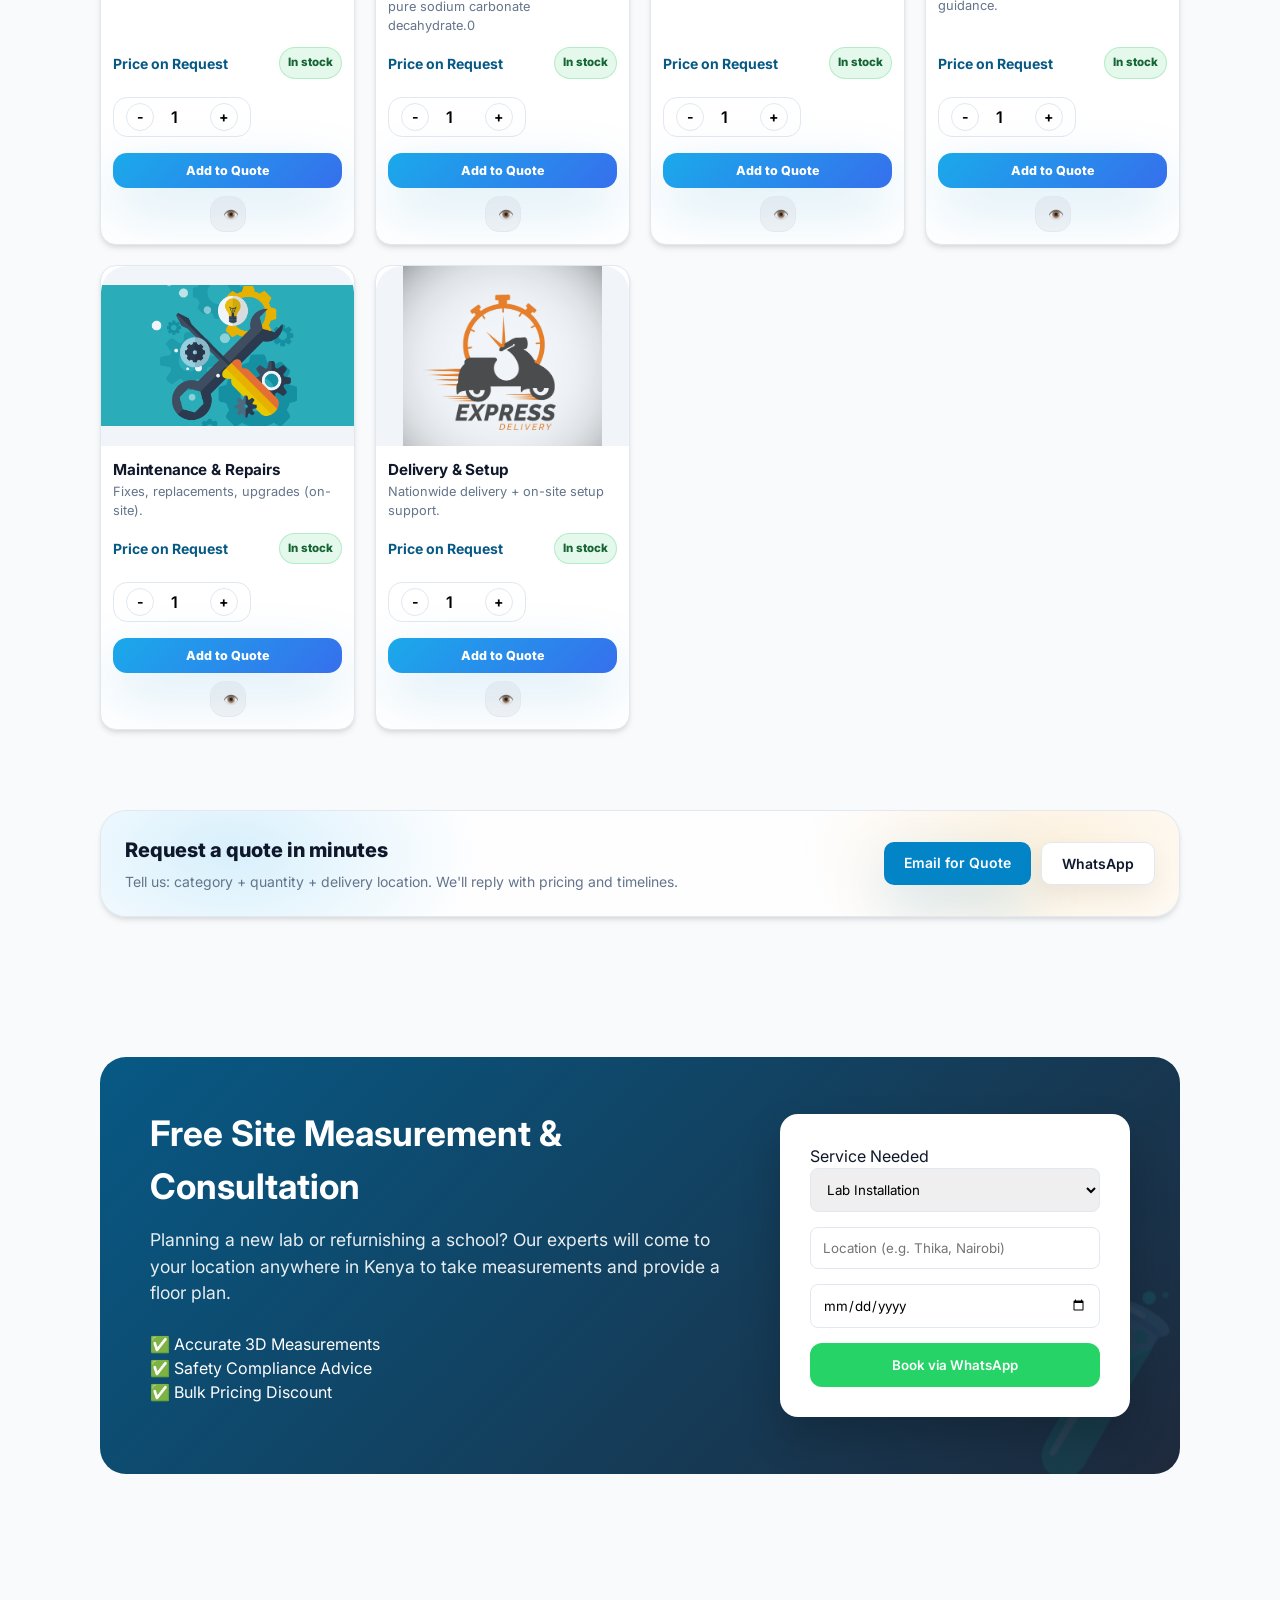
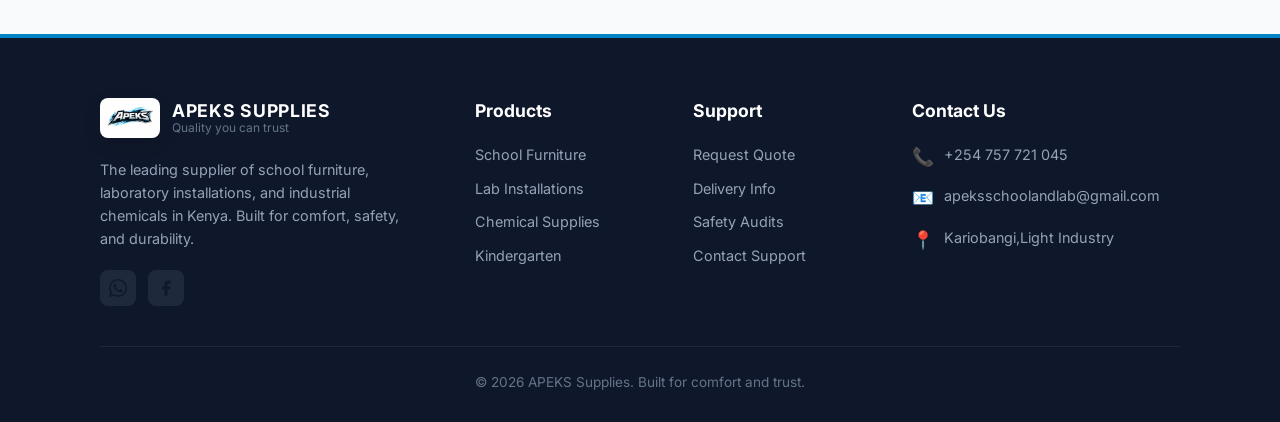
==== commit 4b0a5bd1: "footer" ====
--- a/index.html
+++ b/index.html
@@ -287,7 +287,7 @@
             <span>📞</span> <a href="tel:+254757721045">+254 757 721 045</a>
           </li>
           <li>
-            <span>📧</span> <a href="mailto:info@apekssupplies.co.ke">info@apekssupplies.co.ke</a>
+            <span>📧</span> <a href="apeksschoolandlab@gmail.com">apeksschoolandlab@gmail.com</a>
           </li>
           <li>
             <span>📍</span> Kariobangi,Light Industry
--- a/style.css
+++ b/style.css
@@ -2117,14 +2117,17 @@
 }
 
 .pbtn.ghost {
-  width: 44px;
+  width: 36px;
+  height: 36px;
   background: rgba(15, 23, 42, 0.04);
   border: 1px solid var(--line);
   color: #0f172a;
   display: grid;
   place-items: center;
-  align-self: flex-start;
+  align-self: center;
   flex: 0 0 auto;
+    font-size: 0.8rem; /* Reduce font size of the eye emoji */
+
 }
 
 .pbtn.ghost:hover {
@@ -2132,6 +2135,9 @@
   border-color: rgba(14, 165, 233, 0.25);
   color: var(--primary);
 }
+
+
+
 
 /* Responsive adjustments for mobile */
 @media (max-width: 480px) {
@@ -2146,7 +2152,10 @@
   }
   
   .pbtn.ghost {
-    width: 100%;
-    margin-left: 8px;
+        width: 50px;
+    height: 50px;
+    margin-top: 8px; /* Add some top margin when stacked */
+    align-self: center; /* Ensure it's centered */
+
   }
 }
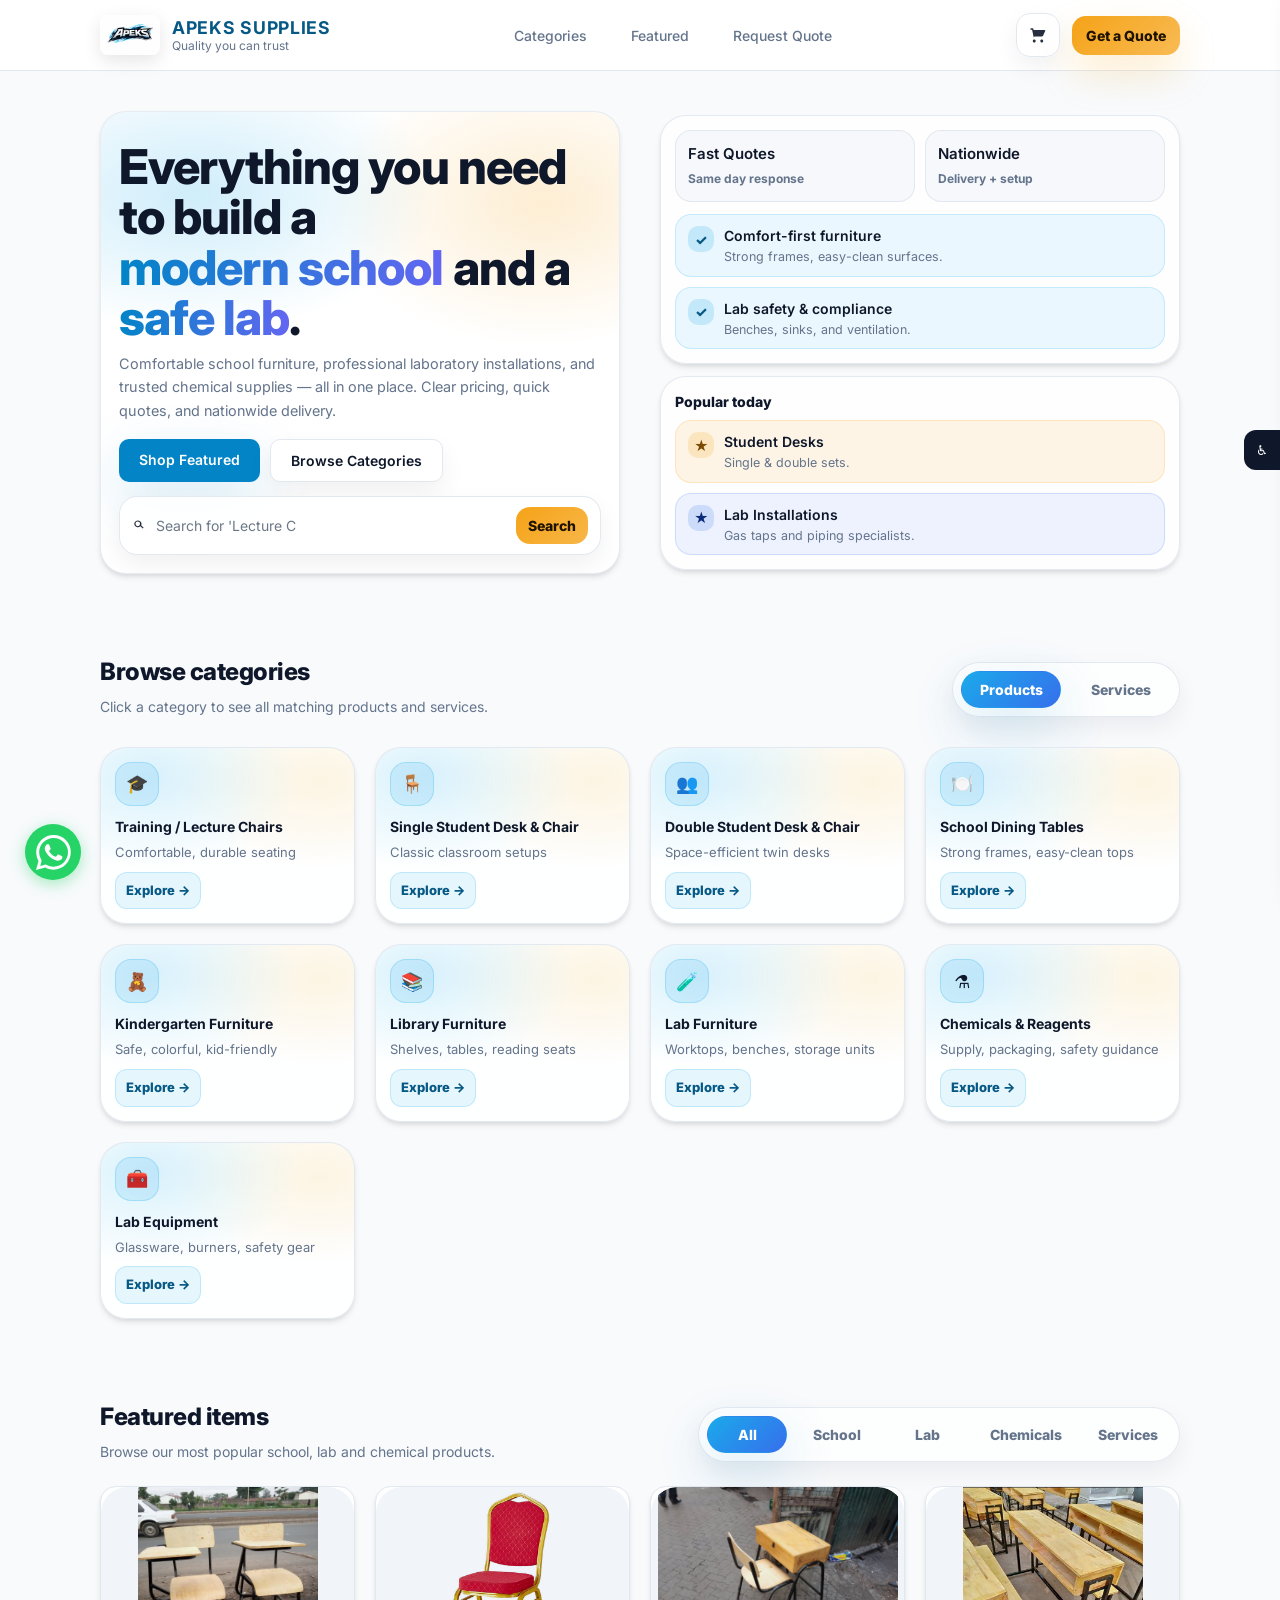
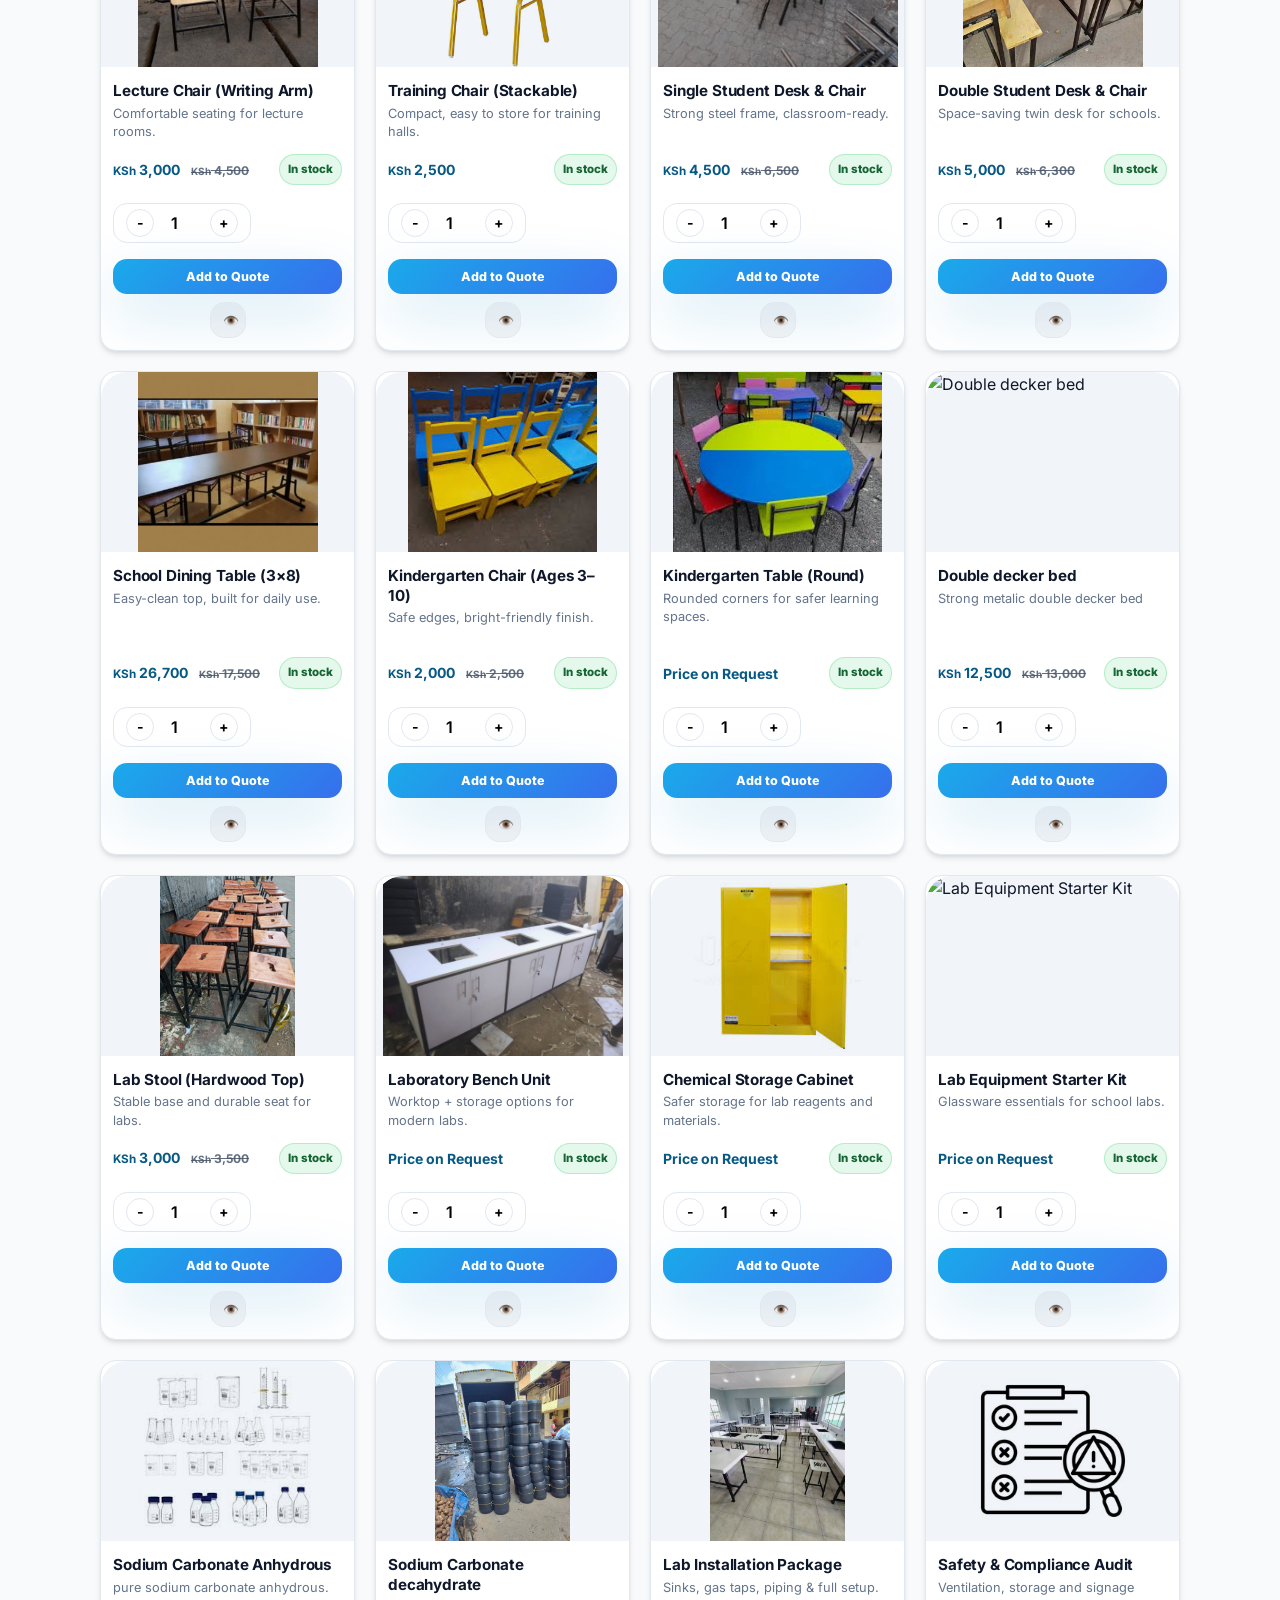
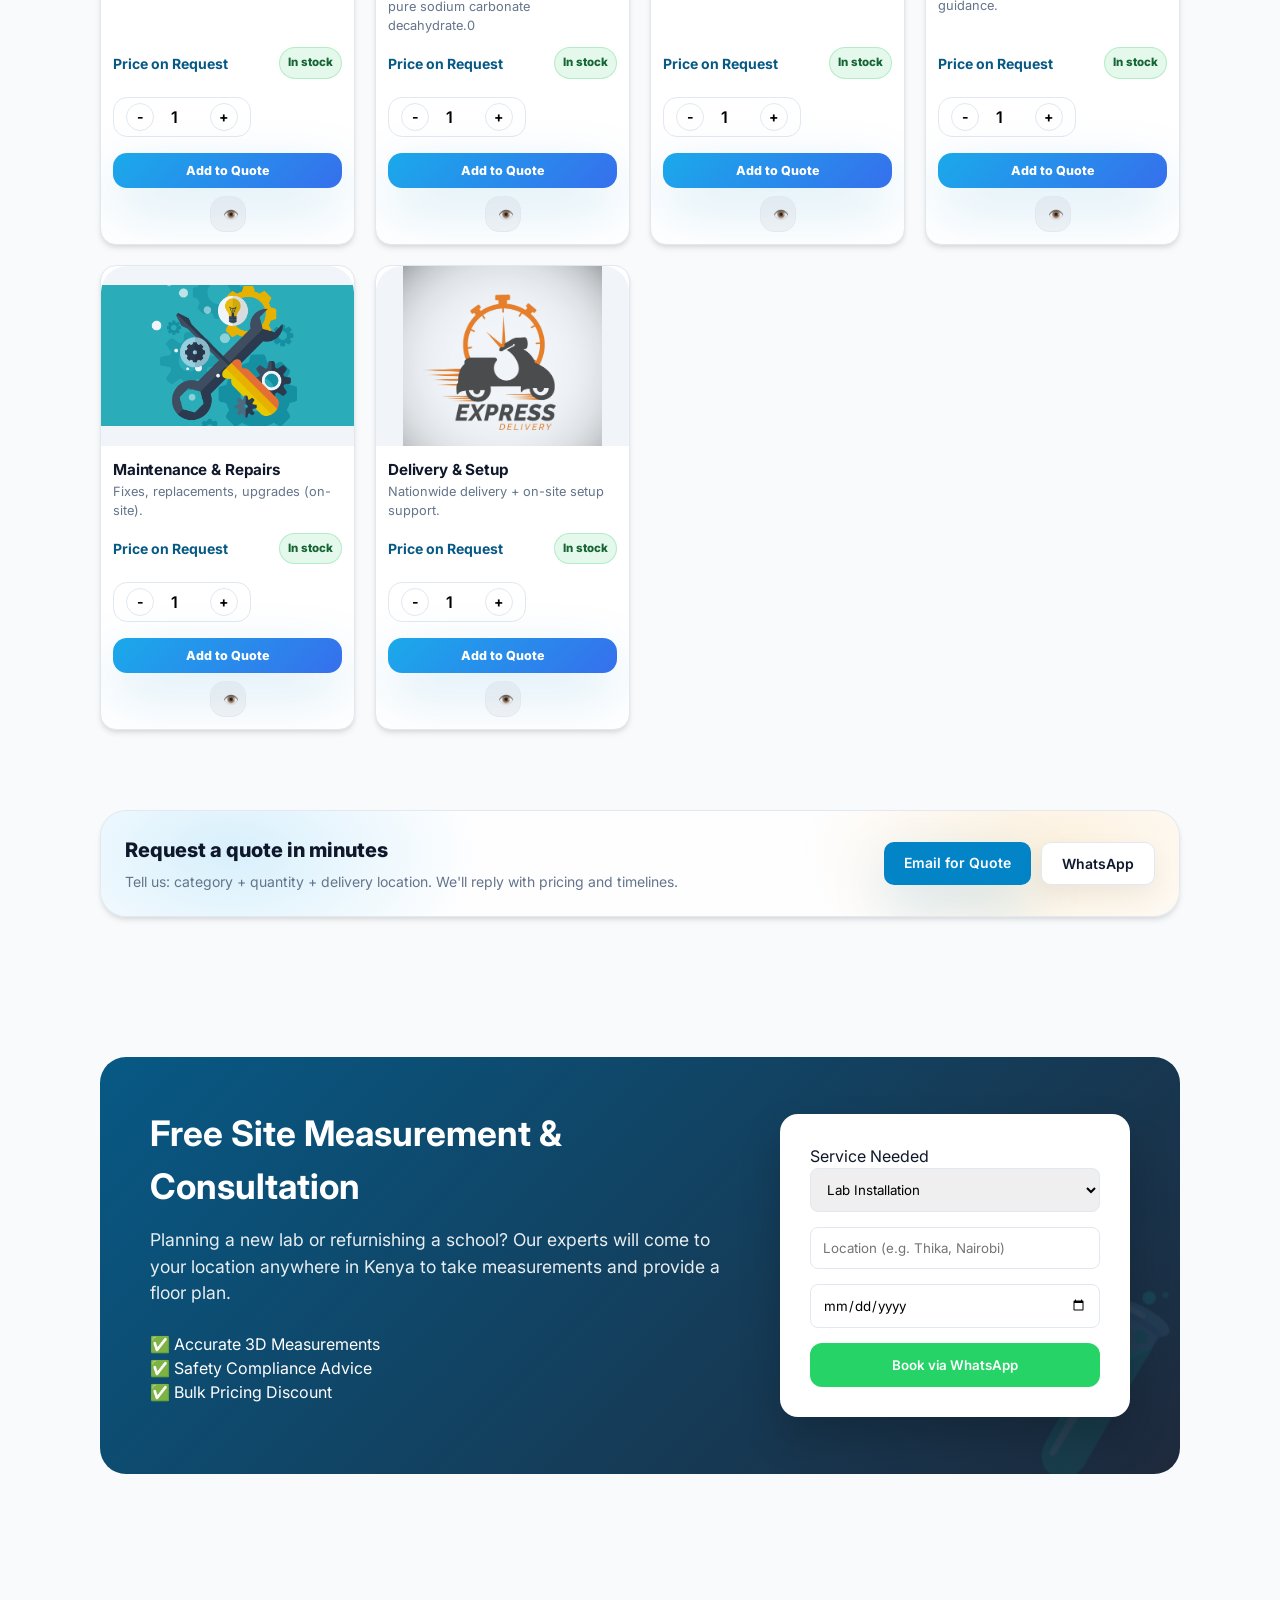
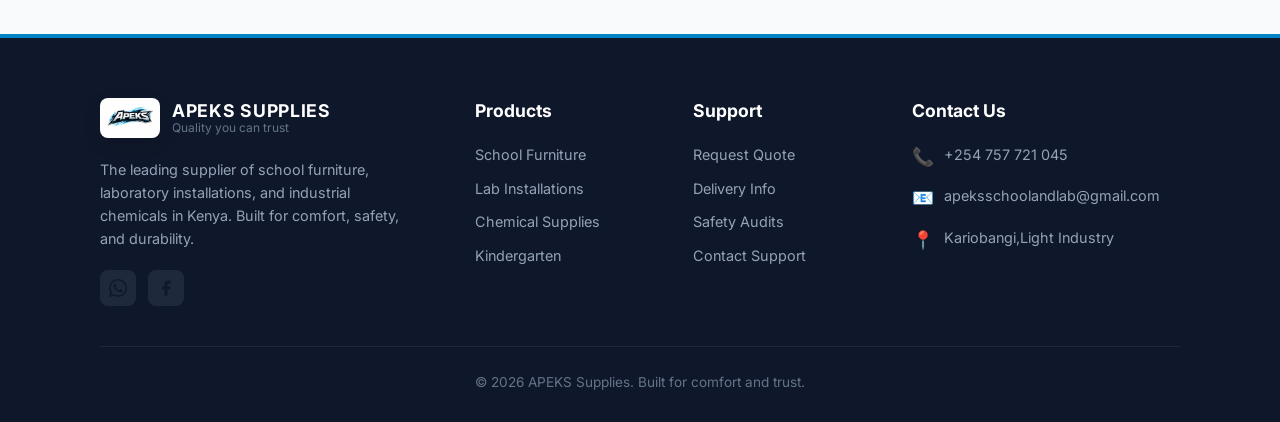
==== commit 72d6c3ee: "footer2" ====
--- a/index.html
+++ b/index.html
@@ -287,7 +287,7 @@
             <span>📞</span> <a href="tel:+254757721045">+254 757 721 045</a>
           </li>
           <li>
-            <span>📧</span> <a href="apeksschoolandlab@gmail.com">apeksschoolandlab@gmail.com</a>
+            <span>📧</span> <a href="mailto:apeksschoolandlab@gmail.com">apeksschoolandlab@gmail.com</a>
           </li>
           <li>
             <span>📍</span> Kariobangi,Light Industry
